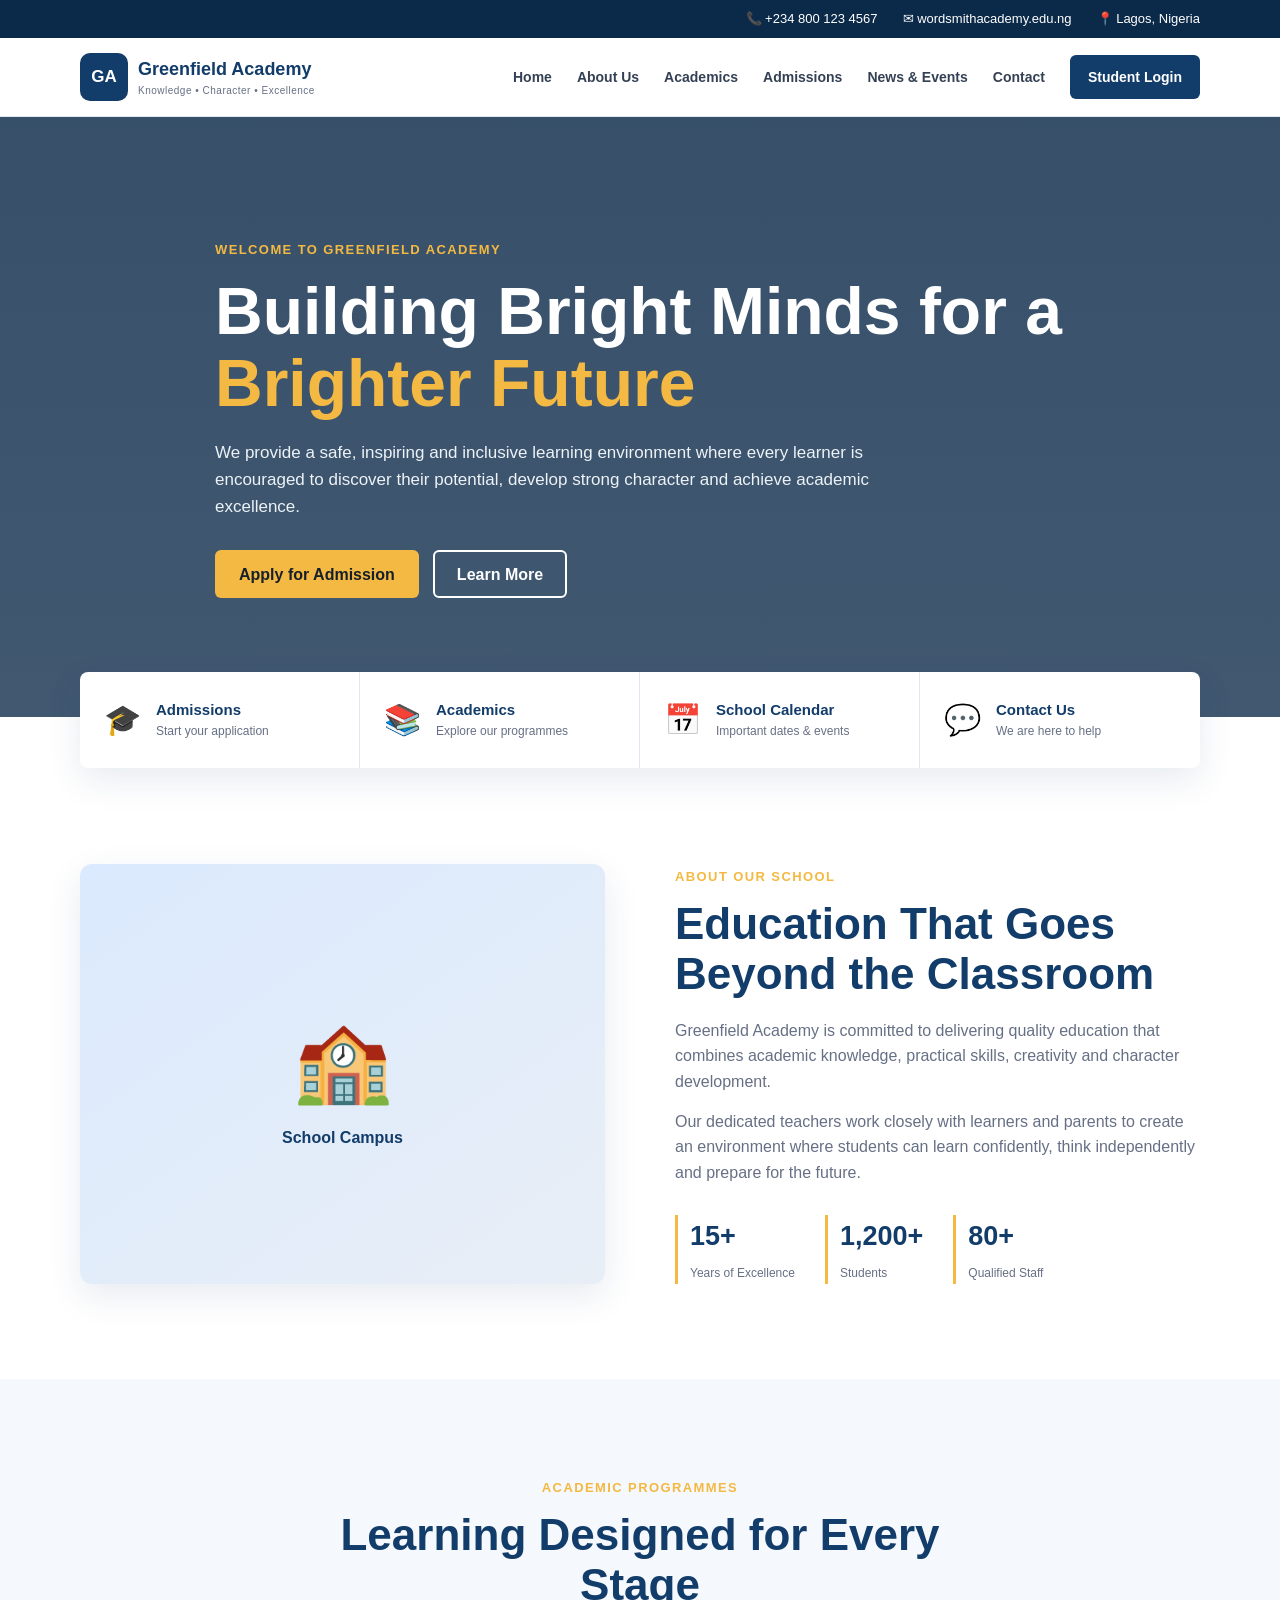
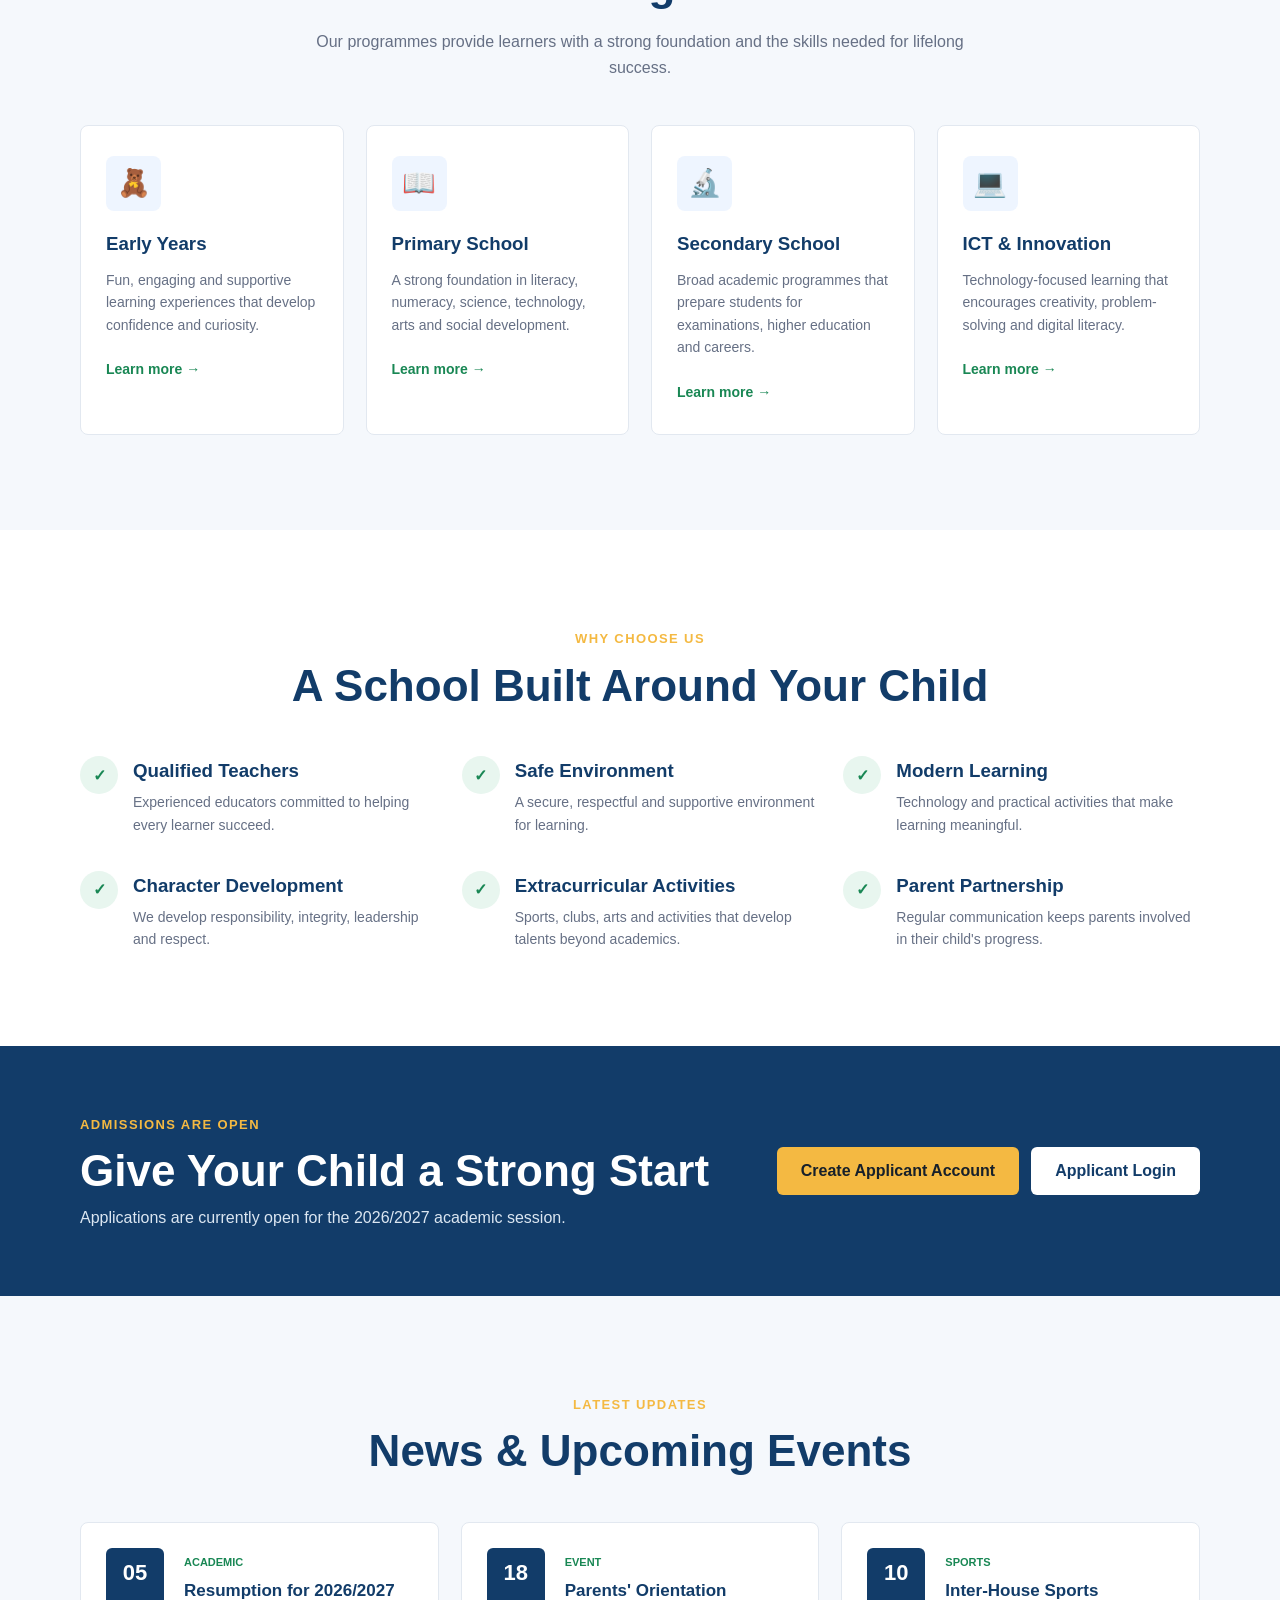
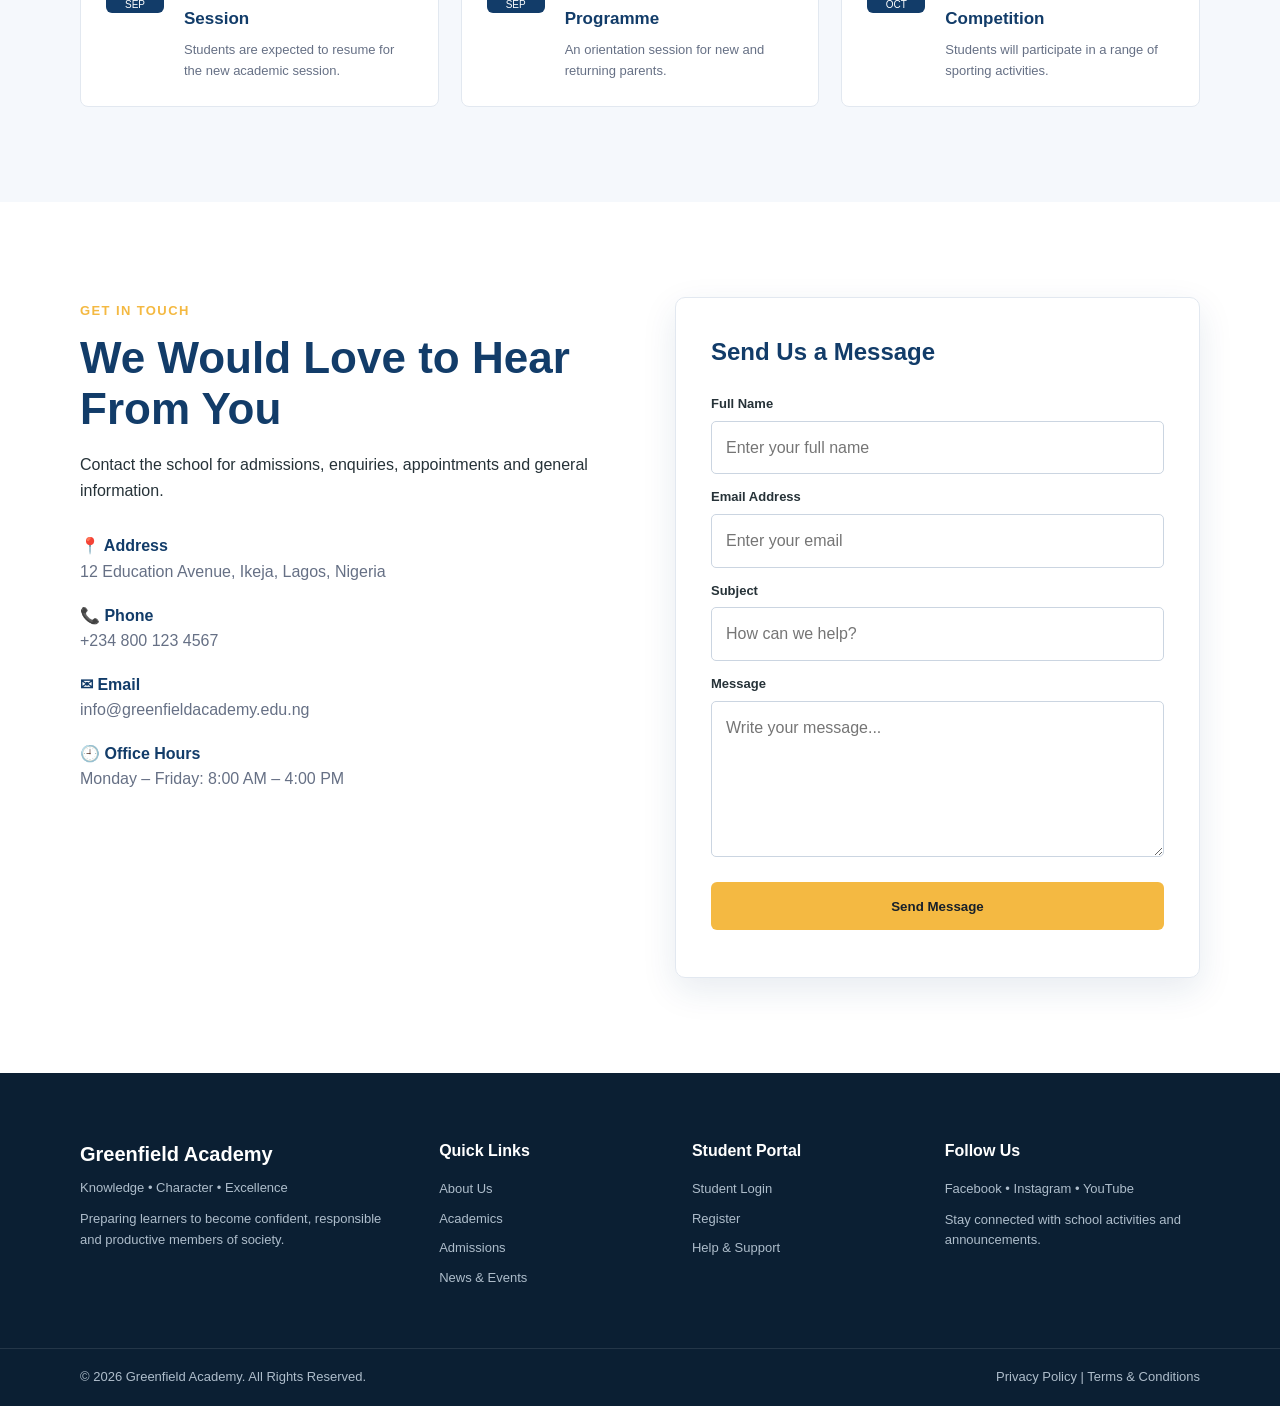
==== index.html @ 2edb76c2 "version1" ====
<!DOCTYPE html>
<html lang="en">

<head>
    <meta charset="UTF-8">
    <meta name="viewport" content="width=device-width, initial-scale=1.0">
    <meta name="description"
        content="Greenfield Academy - Quality education, character development and academic excellence.">
    <title>WordSmith Academy | Home</title>
    <link rel="stylesheet" href="style.css">
</head>

<body>

    <!-- Top Information Bar -->
    <div class="top-bar">
        <div class="container top-content">
            <span>📞 +234 800 123 4567</span>
            <span>✉ wordsmithacademy.edu.ng</span>
            <span>📍 Lagos, Nigeria</span>
        </div>
    </div>

    <!-- Header / Navigation -->
    <header class="header">
        <div class="container nav-container">
            <a href="#home" class="logo">
                <span class="logo-mark">GA</span>
                <span>
                    <strong>Greenfield Academy</strong>
                    <small>Knowledge • Character • Excellence</small>
                </span>
            </a>

            <button class="menu-toggle" id="menuToggle" aria-label="Open navigation">☰</button>

            <nav class="navbar" id="navbar">
                <a href="#home">Home</a>
                <a href="#about">About Us</a>
                <a href="#academics">Academics</a>
                <a href="#admissions">Admissions</a>
                <a href="#news">News & Events</a>
                <a href="#contact">Contact</a>
                <a href="login.html" class="nav-login">Student Login</a>
            </nav>
        </div>
    </header>

    <main>
        <!-- Hero -->
        <section class="hero" id="home">
            <div class="hero-overlay"></div>
            <div class="container hero-content">
                <span class="hero-tag">WELCOME TO GREENFIELD ACADEMY</span>
                <h1>Building Bright Minds for a <span>Brighter Future</span></h1>
                <p>
                    We provide a safe, inspiring and inclusive learning environment
                    where every learner is encouraged to discover their potential,
                    develop strong character and achieve academic excellence.
                </p>
                <div class="hero-buttons">
                    <a href="#admissions" class="btn btn-primary">Apply for Admission</a>
                    <a href="#about" class="btn btn-outline">Learn More</a>
                </div>
            </div>
        </section>

        <!-- Quick Services -->
        <section class="quick-links">
            <div class="container quick-grid">
                <a href="#admissions" class="quick-card">
                    <span>🎓</span>
                    <div>
                        <h3>Admissions</h3>
                        <p>Start your application</p>
                    </div>
                </a>
                <a href="#academics" class="quick-card">
                    <span>📚</span>
                    <div>
                        <h3>Academics</h3>
                        <p>Explore our programmes</p>
                    </div>
                </a>
                <a href="#news" class="quick-card">
                    <span>📅</span>
                    <div>
                        <h3>School Calendar</h3>
                        <p>Important dates & events</p>
                    </div>
                </a>
                <a href="#contact" class="quick-card">
                    <span>💬</span>
                    <div>
                        <h3>Contact Us</h3>
                        <p>We are here to help</p>
                    </div>
                </a>
            </div>
        </section>

        <!-- About -->
        <section class="section" id="about">
            <div class="container two-column">
                <div class="section-image">
                    <div class="image-placeholder">
                        <span>🏫</span>
                        <p>School Campus</p>
                    </div>
                </div>
                <div class="section-content">
                    <span class="section-label">ABOUT OUR SCHOOL</span>
                    <h2>Education That Goes Beyond the Classroom</h2>
                    <p>
                        Greenfield Academy is committed to delivering quality education
                        that combines academic knowledge, practical skills, creativity
                        and character development.
                    </p>
                    <p>
                        Our dedicated teachers work closely with learners and parents
                        to create an environment where students can learn confidently,
                        think independently and prepare for the future.
                    </p>

                    <div class="stats">
                        <div><strong>15+</strong><span>Years of Excellence</span></div>
                        <div><strong>1,200+</strong><span>Students</span></div>
                        <div><strong>80+</strong><span>Qualified Staff</span></div>
                    </div>
                </div>
            </div>
        </section>

        <!-- Academics -->
        <section class="section light-section" id="academics">
            <div class="container">
                <div class="section-heading">
                    <span class="section-label">ACADEMIC PROGRAMMES</span>
                    <h2>Learning Designed for Every Stage</h2>
                    <p>Our programmes provide learners with a strong foundation and the skills needed for lifelong
                        success.</p>
                </div>

                <div class="program-grid">
                    <article class="program-card">
                        <div class="program-icon">🧸</div>
                        <h3>Early Years</h3>
                        <p>Fun, engaging and supportive learning experiences that develop confidence and curiosity.</p>
                        <a href="#contact">Learn more →</a>
                    </article>

                    <article class="program-card">
                        <div class="program-icon">📖</div>
                        <h3>Primary School</h3>
                        <p>A strong foundation in literacy, numeracy, science, technology, arts and social development.
                        </p>
                        <a href="#contact">Learn more →</a>
                    </article>

                    <article class="program-card">
                        <div class="program-icon">🔬</div>
                        <h3>Secondary School</h3>
                        <p>Broad academic programmes that prepare students for examinations, higher education and
                            careers.</p>
                        <a href="#contact">Learn more →</a>
                    </article>

                    <article class="program-card">
                        <div class="program-icon">💻</div>
                        <h3>ICT & Innovation</h3>
                        <p>Technology-focused learning that encourages creativity, problem-solving and digital literacy.
                        </p>
                        <a href="#contact">Learn more →</a>
                    </article>
                </div>
            </div>
        </section>

        <!-- Why Choose Us -->
        <section class="section">
            <div class="container">
                <div class="section-heading">
                    <span class="section-label">WHY CHOOSE US</span>
                    <h2>A School Built Around Your Child</h2>
                </div>

                <div class="features-grid">
                    <div class="feature"><span>✓</span>
                        <div>
                            <h3>Qualified Teachers</h3>
                            <p>Experienced educators committed to helping every learner succeed.</p>
                        </div>
                    </div>
                    <div class="feature"><span>✓</span>
                        <div>
                            <h3>Safe Environment</h3>
                            <p>A secure, respectful and supportive environment for learning.</p>
                        </div>
                    </div>
                    <div class="feature"><span>✓</span>
                        <div>
                            <h3>Modern Learning</h3>
                            <p>Technology and practical activities that make learning meaningful.</p>
                        </div>
                    </div>
                    <div class="feature"><span>✓</span>
                        <div>
                            <h3>Character Development</h3>
                            <p>We develop responsibility, integrity, leadership and respect.</p>
                        </div>
                    </div>
                    <div class="feature"><span>✓</span>
                        <div>
                            <h3>Extracurricular Activities</h3>
                            <p>Sports, clubs, arts and activities that develop talents beyond academics.</p>
                        </div>
                    </div>
                    <div class="feature"><span>✓</span>
                        <div>
                            <h3>Parent Partnership</h3>
                            <p>Regular communication keeps parents involved in their child's progress.</p>
                        </div>
                    </div>
                </div>
            </div>
        </section>

        <!-- Admissions -->
        <section class="admission-section" id="admissions">
            <div class="container admission-content">
                <div>
                    <span class="section-label">ADMISSIONS ARE OPEN</span>
                    <h2>Give Your Child a Strong Start</h2>
                    <p>Applications are currently open for the 2026/2027 academic session.</p>
                </div>
                <div class="admission-actions">
                    <a href="register.html" class="btn btn-primary">Create Applicant Account</a>
                    <a href="login.html" class="btn btn-white">Applicant Login</a>
                </div>
            </div>
        </section>

        <!-- News -->
        <section class="section light-section" id="news">
            <div class="container">
                <div class="section-heading">
                    <span class="section-label">LATEST UPDATES</span>
                    <h2>News & Upcoming Events</h2>
                </div>

                <div class="news-grid">
                    <article class="news-card">
                        <div class="news-date"><strong>05</strong><span>SEP</span></div>
                        <div><span class="news-category">ACADEMIC</span>
                            <h3>Resumption for 2026/2027 Session</h3>
                            <p>Students are expected to resume for the new academic session.</p>
                        </div>
                    </article>
                    <article class="news-card">
                        <div class="news-date"><strong>18</strong><span>SEP</span></div>
                        <div><span class="news-category">EVENT</span>
                            <h3>Parents' Orientation Programme</h3>
                            <p>An orientation session for new and returning parents.</p>
                        </div>
                    </article>
                    <article class="news-card">
                        <div class="news-date"><strong>10</strong><span>OCT</span></div>
                        <div><span class="news-category">SPORTS</span>
                            <h3>Inter-House Sports Competition</h3>
                            <p>Students will participate in a range of sporting activities.</p>
                        </div>
                    </article>
                </div>
            </div>
        </section>

        <!-- Contact -->
        <section class="section" id="contact">
            <div class="container contact-grid">
                <div>
                    <span class="section-label">GET IN TOUCH</span>
                    <h2>We Would Love to Hear From You</h2>
                    <p>Contact the school for admissions, enquiries, appointments and general information.</p>
                    <div class="contact-details">
                        <p><strong>📍 Address</strong><br>12 Education Avenue, Ikeja, Lagos, Nigeria</p>
                        <p><strong>📞 Phone</strong><br>+234 800 123 4567</p>
                        <p><strong>✉ Email</strong><br>info@greenfieldacademy.edu.ng</p>
                        <p><strong>🕘 Office Hours</strong><br>Monday – Friday: 8:00 AM – 4:00 PM</p>
                    </div>
                </div>

                <form class="contact-form" id="contactForm">
                    <h3>Send Us a Message</h3>
                    <label for="name">Full Name</label>
                    <input type="text" id="name" name="name" placeholder="Enter your full name" required>

                    <label for="email">Email Address</label>
                    <input type="email" id="email" name="email" placeholder="Enter your email" required>

                    <label for="subject">Subject</label>
                    <input type="text" id="subject" name="subject" placeholder="How can we help?" required>

                    <label for="message">Message</label>
                    <textarea id="message" name="message" rows="5" placeholder="Write your message..."
                        required></textarea>

                    <button type="submit" class="btn btn-primary">Send Message</button>
                    <p id="formMessage" class="form-message"></p>
                </form>
            </div>
        </section>
    </main>

    <!-- Footer -->
    <footer class="footer">
        <div class="container footer-grid">
            <div>
                <div class="footer-logo">Greenfield Academy</div>
                <p>Knowledge • Character • Excellence</p>
                <p>Preparing learners to become confident, responsible and productive members of society.</p>
            </div>
            <div>
                <h3>Quick Links</h3>
                <a href="#about">About Us</a>
                <a href="#academics">Academics</a>
                <a href="#admissions">Admissions</a>
                <a href="#news">News & Events</a>
            </div>
            <div>
                <h3>Student Portal</h3>
                <a href="login.html">Student Login</a>
                <a href="register.html">Register</a>
                <a href="#contact">Help & Support</a>
            </div>
            <div>
                <h3>Follow Us</h3>
                <p>Facebook • Instagram • YouTube</p>
                <p>Stay connected with school activities and announcements.</p>
            </div>
        </div>
        <div class="footer-bottom">
            <div class="container">
                <p>© 2026 Greenfield Academy. All Rights Reserved.</p>
                <p>Privacy Policy | Terms & Conditions</p>
            </div>
        </div>
    </footer>

    <script>
        const menuToggle = document.getElementById("menuToggle");
        const navbar = document.getElementById("navbar");

        menuToggle.addEventListener("click", () => {
            navbar.classList.toggle("active");
        });

        document.querySelectorAll(".navbar a").forEach(link => {
            link.addEventListener("click", () => navbar.classList.remove("active"));
        });

        const contactForm = document.getElementById("contactForm");
        const formMessage = document.getElementById("formMessage");

        contactForm.addEventListener("submit", function (event) {
            event.preventDefault();
            formMessage.textContent = "Thank you! Your message has been received. We will get back to you shortly.";
            contactForm.reset();
        });
    </script>
</body>

</html>
---- style.css ----
/* ================================
   WORDSMITH ACADEMY SCHOOL WEBSITE
   ================================ */

:root {
    --primary: #123c69;
    --primary-dark: #0b2948;
    --secondary: #f4b942;
    --accent: #198754;
    --light: #f5f8fc;
    --white: #ffffff;
    --text: #263238;
    --muted: #667085;
    --border: #e2e8f0;
    --shadow: 0 12px 35px rgba(18, 60, 105, 0.10);
}

* {
    margin: 0;
    padding: 0;
    box-sizing: border-box;
}

html {
    scroll-behavior: smooth;
}

body {
    font-family: Arial, Helvetica, sans-serif;
    color: var(--text);
    background: var(--white);
    line-height: 1.6;
}

a {
    text-decoration: none;
    color: inherit;
}

.container {
    width: min(1120px, 92%);
    margin: auto;
}

/* Top Bar */
.top-bar {
    background: var(--primary-dark);
    color: #fff;
    font-size: 13px;
}

.top-content {
    min-height: 38px;
    display: flex;
    justify-content: flex-end;
    align-items: center;
    gap: 25px;
}

/* Header */
.header {
    background: #fff;
    border-bottom: 1px solid var(--border);
    position: sticky;
    top: 0;
    z-index: 1000;
}

.nav-container {
    min-height: 78px;
    display: flex;
    align-items: center;
    justify-content: space-between;
}

.logo {
    display: flex;
    align-items: center;
    gap: 10px;
    color: var(--primary);
}

.logo-mark {
    width: 48px;
    height: 48px;
    border-radius: 10px;
    background: var(--primary);
    color: #fff;
    display: grid;
    place-items: center;
    font-size: 17px;
    font-weight: 800;
}

.logo strong {
    display: block;
    font-size: 18px;
}

.logo small {
    display: block;
    font-size: 10px;
    color: var(--muted);
    letter-spacing: .5px;
}

.navbar {
    display: flex;
    align-items: center;
    gap: 25px;
}

.navbar a {
    font-size: 14px;
    font-weight: 600;
    color: #344054;
    transition: .25s;
}

.navbar a:hover {
    color: var(--primary);
}

.nav-login {
    background: var(--primary);
    color: #fff !important;
    padding: 11px 18px;
    border-radius: 6px;
}

.menu-toggle {
    display: none;
    border: 0;
    background: transparent;
    font-size: 28px;
    cursor: pointer;
}

/* Hero */
.hero {
    min-height: 600px;
    position: relative;
    display: flex;
    align-items: center;
    background:
        linear-gradient(rgba(11, 41, 72, .82), rgba(11, 41, 72, .78)),
        url("images/school-campus.jpg") center/cover no-repeat;
    color: #fff;
}

.hero-overlay {
    position: absolute;
    inset: 0;
}

.hero-content {
    position: relative;
    max-width: 850px;
    padding: 90px 0;
}

.hero-tag,
.section-label {
    color: var(--secondary);
    font-weight: 800;
    font-size: 13px;
    letter-spacing: 1.4px;
}

.hero h1 {
    font-size: clamp(38px, 6vw, 66px);
    line-height: 1.08;
    margin: 15px 0 20px;
}

.hero h1 span {
    color: var(--secondary);
}

.hero p {
    max-width: 700px;
    font-size: 17px;
    color: #edf2f7;
}

.hero-buttons {
    display: flex;
    gap: 14px;
    margin-top: 30px;
}

/* Buttons */
.btn {
    display: inline-flex;
    justify-content: center;
    align-items: center;
    min-height: 48px;
    padding: 0 22px;
    border-radius: 6px;
    border: 2px solid transparent;
    font-weight: 700;
    cursor: pointer;
    transition: .25s;
}

.btn-primary {
    background: var(--secondary);
    color: #17202a;
}

.btn-primary:hover {
    transform: translateY(-2px);
    filter: brightness(.95);
}

.btn-outline {
    border-color: #fff;
    color: #fff;
}

.btn-outline:hover {
    background: #fff;
    color: var(--primary);
}

.btn-white {
    background: #fff;
    color: var(--primary);
}

/* Quick Links */
.quick-links {
    position: relative;
    margin-top: -45px;
    z-index: 5;
}

.quick-grid {
    display: grid;
    grid-template-columns: repeat(4, 1fr);
    background: #fff;
    box-shadow: var(--shadow);
    border-radius: 8px;
    overflow: hidden;
}

.quick-card {
    padding: 24px;
    display: flex;
    gap: 15px;
    align-items: center;
    border-right: 1px solid var(--border);
}

.quick-card:last-child {
    border-right: 0;
}

.quick-card>span {
    font-size: 30px;
}

.quick-card h3 {
    font-size: 15px;
    color: var(--primary);
}

.quick-card p {
    color: var(--muted);
    font-size: 12px;
}

/* Sections */
.section {
    padding: 95px 0;
}

.light-section {
    background: var(--light);
}

.two-column {
    display: grid;
    grid-template-columns: 1fr 1fr;
    gap: 70px;
    align-items: center;
}

.section-image {
    min-height: 420px;
}

.image-placeholder {
    height: 100%;
    min-height: 420px;
    border-radius: 12px;
    background: linear-gradient(145deg, #dbeafe, #e8eef6);
    display: grid;
    place-items: center;
    align-content: center;
    color: var(--primary);
    box-shadow: var(--shadow);
}

.image-placeholder span {
    font-size: 80px;
}

.image-placeholder p {
    font-weight: 700;
}

.section-content h2,
.section-heading h2,
.admission-content h2,
.contact-grid h2 {
    color: var(--primary);
    font-size: clamp(30px, 4vw, 44px);
    line-height: 1.15;
    margin: 10px 0 18px;
}

.section-content p {
    color: var(--muted);
    margin-bottom: 14px;
}

.stats {
    display: flex;
    gap: 30px;
    margin-top: 30px;
}

.stats div {
    border-left: 3px solid var(--secondary);
    padding-left: 12px;
}

.stats strong {
    display: block;
    font-size: 27px;
    color: var(--primary);
}

.stats span {
    color: var(--muted);
    font-size: 12px;
}

/* Section heading */
.section-heading {
    text-align: center;
    max-width: 700px;
    margin: 0 auto 45px;
}

.section-heading p {
    color: var(--muted);
}

/* Programs */
.program-grid {
    display: grid;
    grid-template-columns: repeat(4, 1fr);
    gap: 22px;
}

.program-card {
    background: #fff;
    padding: 30px 25px;
    border: 1px solid var(--border);
    border-radius: 8px;
    transition: .25s;
}

.program-card:hover {
    transform: translateY(-6px);
    box-shadow: var(--shadow);
}

.program-icon {
    width: 55px;
    height: 55px;
    display: grid;
    place-items: center;
    background: #eef5ff;
    border-radius: 8px;
    font-size: 27px;
    margin-bottom: 18px;
}

.program-card h3 {
    color: var(--primary);
    margin-bottom: 10px;
}

.program-card p {
    color: var(--muted);
    font-size: 14px;
    margin-bottom: 20px;
}

.program-card a {
    color: var(--accent);
    font-weight: 700;
    font-size: 14px;
}

/* Features */
.features-grid {
    display: grid;
    grid-template-columns: repeat(3, 1fr);
    gap: 35px 25px;
}

.feature {
    display: flex;
    gap: 15px;
}

.feature>span {
    flex: 0 0 38px;
    width: 38px;
    height: 38px;
    border-radius: 50%;
    background: #e8f6ef;
    color: var(--accent);
    display: grid;
    place-items: center;
    font-weight: bold;
}

.feature h3 {
    color: var(--primary);
    margin-bottom: 5px;
}

.feature p {
    color: var(--muted);
    font-size: 14px;
}

/* Admissions */
.admission-section {
    background: var(--primary);
    color: #fff;
    padding: 65px 0;
}

.admission-content {
    display: flex;
    justify-content: space-between;
    align-items: center;
    gap: 35px;
}

.admission-content h2 {
    color: #fff;
    margin-bottom: 8px;
}

.admission-content p {
    color: #dce7f2;
}

.admission-actions {
    display: flex;
    gap: 12px;
    flex-shrink: 0;
}

/* News */
.news-grid {
    display: grid;
    grid-template-columns: repeat(3, 1fr);
    gap: 22px;
}

.news-card {
    background: #fff;
    padding: 25px;
    border: 1px solid var(--border);
    border-radius: 8px;
    display: flex;
    gap: 20px;
}

.news-date {
    min-width: 58px;
    height: 65px;
    text-align: center;
    background: var(--primary);
    color: #fff;
    border-radius: 6px;
    padding-top: 7px;
}

.news-date strong {
    display: block;
    font-size: 22px;
}

.news-date span {
    font-size: 10px;
}

.news-category {
    color: var(--accent);
    font-size: 11px;
    font-weight: 800;
}

.news-card h3 {
    color: var(--primary);
    font-size: 17px;
    margin: 4px 0 8px;
}

.news-card p {
    color: var(--muted);
    font-size: 13px;
}

/* Contact */
.contact-grid {
    display: grid;
    grid-template-columns: 1fr 1fr;
    gap: 70px;
    align-items: start;
}

.contact-details {
    margin-top: 30px;
}

.contact-details p {
    margin-bottom: 18px;
    color: var(--muted);
}

.contact-details strong {
    color: var(--primary);
}

.contact-form {
    padding: 35px;
    border: 1px solid var(--border);
    border-radius: 10px;
    box-shadow: var(--shadow);
}

.contact-form h3 {
    color: var(--primary);
    font-size: 24px;
    margin-bottom: 22px;
}

.contact-form label {
    display: block;
    margin: 13px 0 6px;
    font-weight: 700;
    font-size: 13px;
}

.contact-form input,
.contact-form textarea {
    width: 100%;
    border: 1px solid #cbd5e1;
    border-radius: 5px;
    padding: 13px 14px;
    font: inherit;
    outline: none;
}

.contact-form input:focus,
.contact-form textarea:focus {
    border-color: var(--primary);
    box-shadow: 0 0 0 3px rgba(18, 60, 105, .08);
}

.contact-form textarea {
    resize: vertical;
}

.contact-form .btn {
    margin-top: 18px;
    width: 100%;
}

.form-message {
    margin-top: 12px;
    color: var(--accent);
    font-size: 13px;
}

/* Footer */
.footer {
    background: #0b1f33;
    color: #dbe5ef;
    padding-top: 65px;
}

.footer-grid {
    display: grid;
    grid-template-columns: 1.5fr 1fr 1fr 1.2fr;
    gap: 40px;
    padding-bottom: 50px;
}

.footer-logo {
    color: #fff;
    font-size: 20px;
    font-weight: 800;
    margin-bottom: 8px;
}

.footer h3 {
    color: #fff;
    margin-bottom: 15px;
    font-size: 16px;
}

.footer p {
    color: #aebdcb;
    font-size: 13px;
    margin-bottom: 10px;
}

.footer a {
    display: block;
    color: #aebdcb;
    font-size: 13px;
    margin-bottom: 9px;
}

.footer a:hover {
    color: #fff;
}

.footer-bottom {
    border-top: 1px solid rgba(255, 255, 255, .1);
    padding: 18px 0;
}

.footer-bottom .container {
    display: flex;
    justify-content: space-between;
    gap: 20px;
}

.footer-bottom p {
    margin: 0;
}

/* Responsive */
@media (max-width: 1000px) {
    .navbar {
        gap: 14px;
    }

    .program-grid {
        grid-template-columns: repeat(2, 1fr);
    }

    .quick-grid {
        grid-template-columns: repeat(2, 1fr);
    }

    .quick-card:nth-child(2) {
        border-right: 0;
    }

    .quick-card:nth-child(-n+2) {
        border-bottom: 1px solid var(--border);
    }

    .features-grid {
        grid-template-columns: repeat(2, 1fr);
    }

    .footer-grid {
        grid-template-columns: repeat(2, 1fr);
    }
}

@media (max-width: 760px) {
    .top-content {
        justify-content: center;
        flex-wrap: wrap;
        gap: 8px 18px;
        padding: 8px 0;
    }

    .nav-container {
        min-height: 68px;
    }

    .menu-toggle {
        display: block;
        color: var(--primary);
    }

    .navbar {
        position: absolute;
        top: 68px;
        left: 0;
        right: 0;
        background: #fff;
        border-top: 1px solid var(--border);
        padding: 15px 4%;
        display: none;
        flex-direction: column;
        align-items: stretch;
        box-shadow: 0 10px 20px rgba(0, 0, 0, .08);
    }

    .navbar.active {
        display: flex;
    }

    .navbar a {
        padding: 10px 0;
    }

    .nav-login {
        text-align: center;
    }

    .hero {
        min-height: 540px;
    }

    .hero-content {
        padding: 70px 0;
    }

    .hero-buttons,
    .admission-actions {
        flex-direction: column;
    }

    .quick-links {
        margin-top: -25px;
    }

    .two-column,
    .contact-grid {
        grid-template-columns: 1fr;
        gap: 45px;
    }

    .section {
        padding: 70px 0;
    }

    .stats {
        flex-wrap: wrap;
    }

    .admission-content {
        flex-direction: column;
        align-items: flex-start;
    }

    .news-grid {
        grid-template-columns: 1fr;
    }
}

@media (max-width: 520px) {
    .logo strong {
        font-size: 15px;
    }

    .logo small {
        font-size: 8px;
    }

    .logo-mark {
        width: 42px;
        height: 42px;
    }

    .quick-grid,
    .program-grid,
    .features-grid,
    .footer-grid {
        grid-template-columns: 1fr;
    }

    .quick-card {
        border-right: 0;
        border-bottom: 1px solid var(--border);
    }

    .quick-card:last-child {
        border-bottom: 0;
    }

    .section-image,
    .image-placeholder {
        min-height: 300px;
    }

    .contact-form {
        padding: 24px;
    }

    .footer-bottom .container {
        flex-direction: column;
    }
}
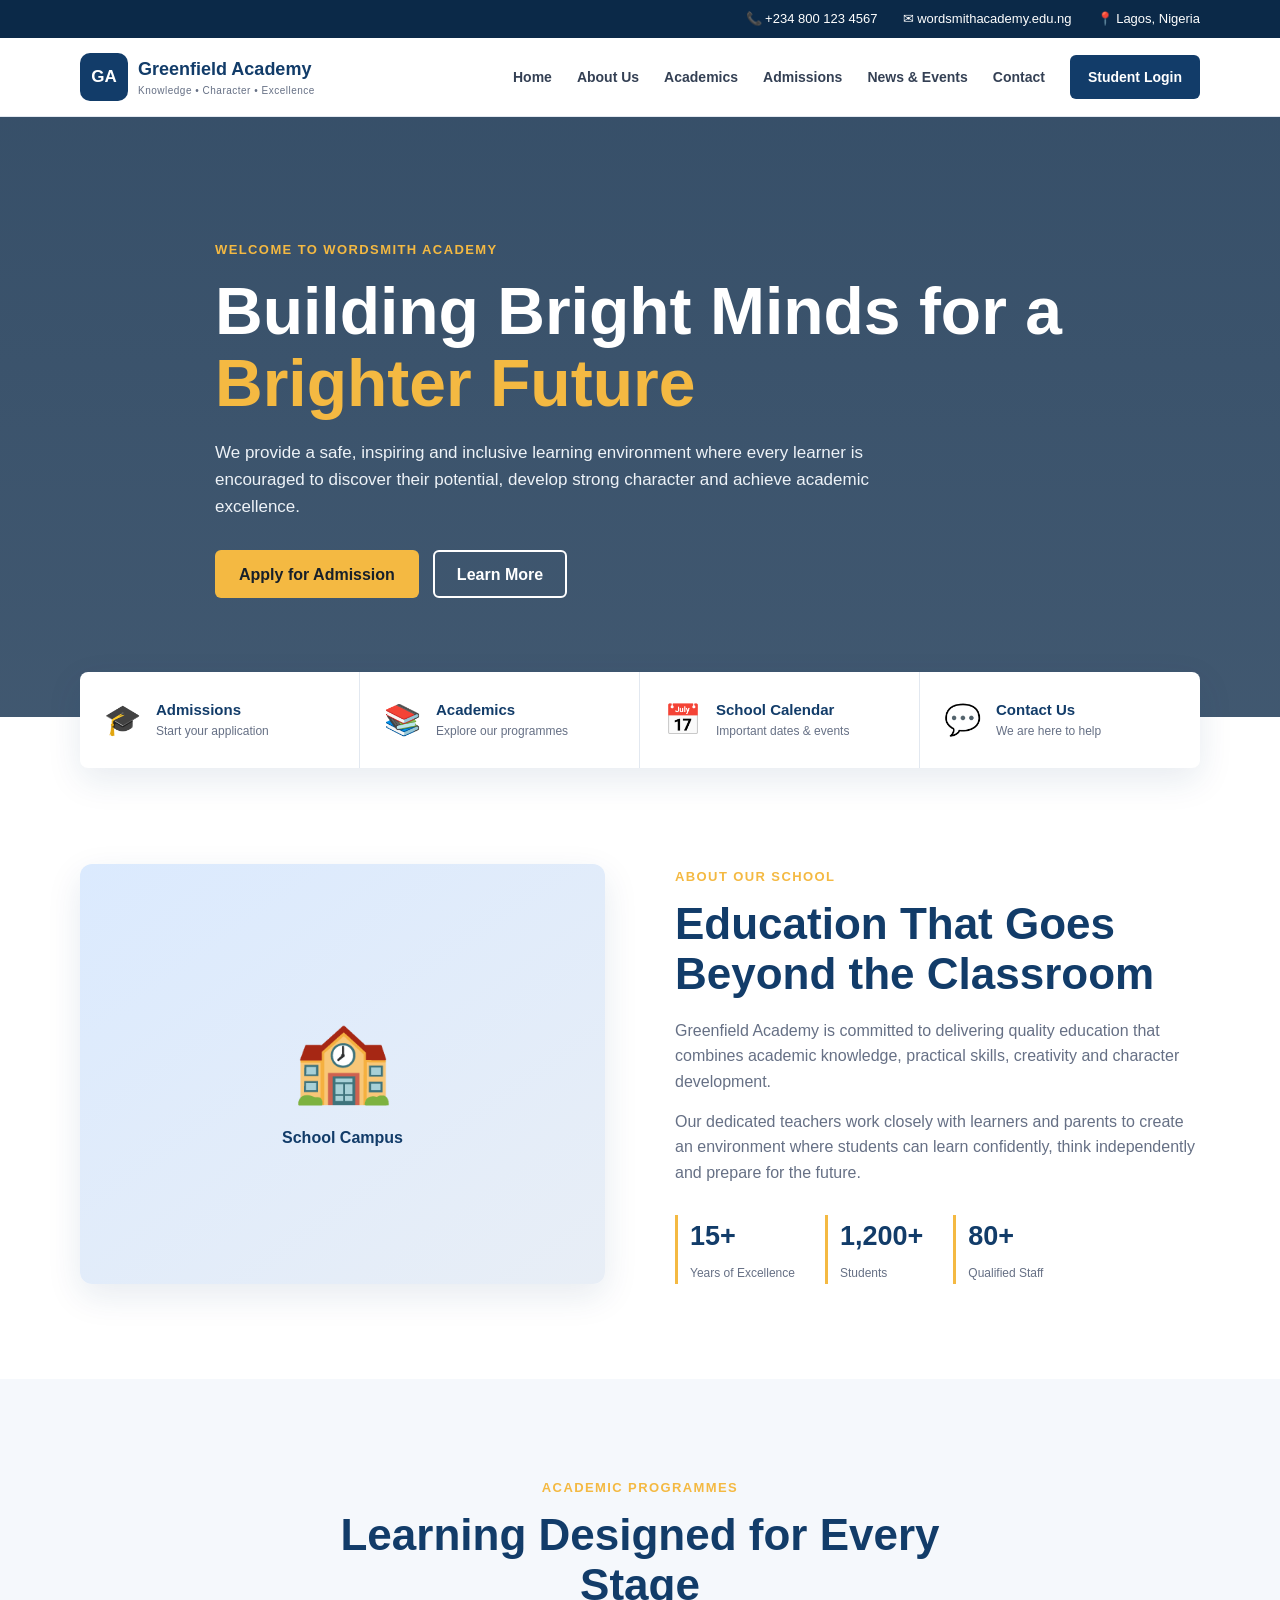
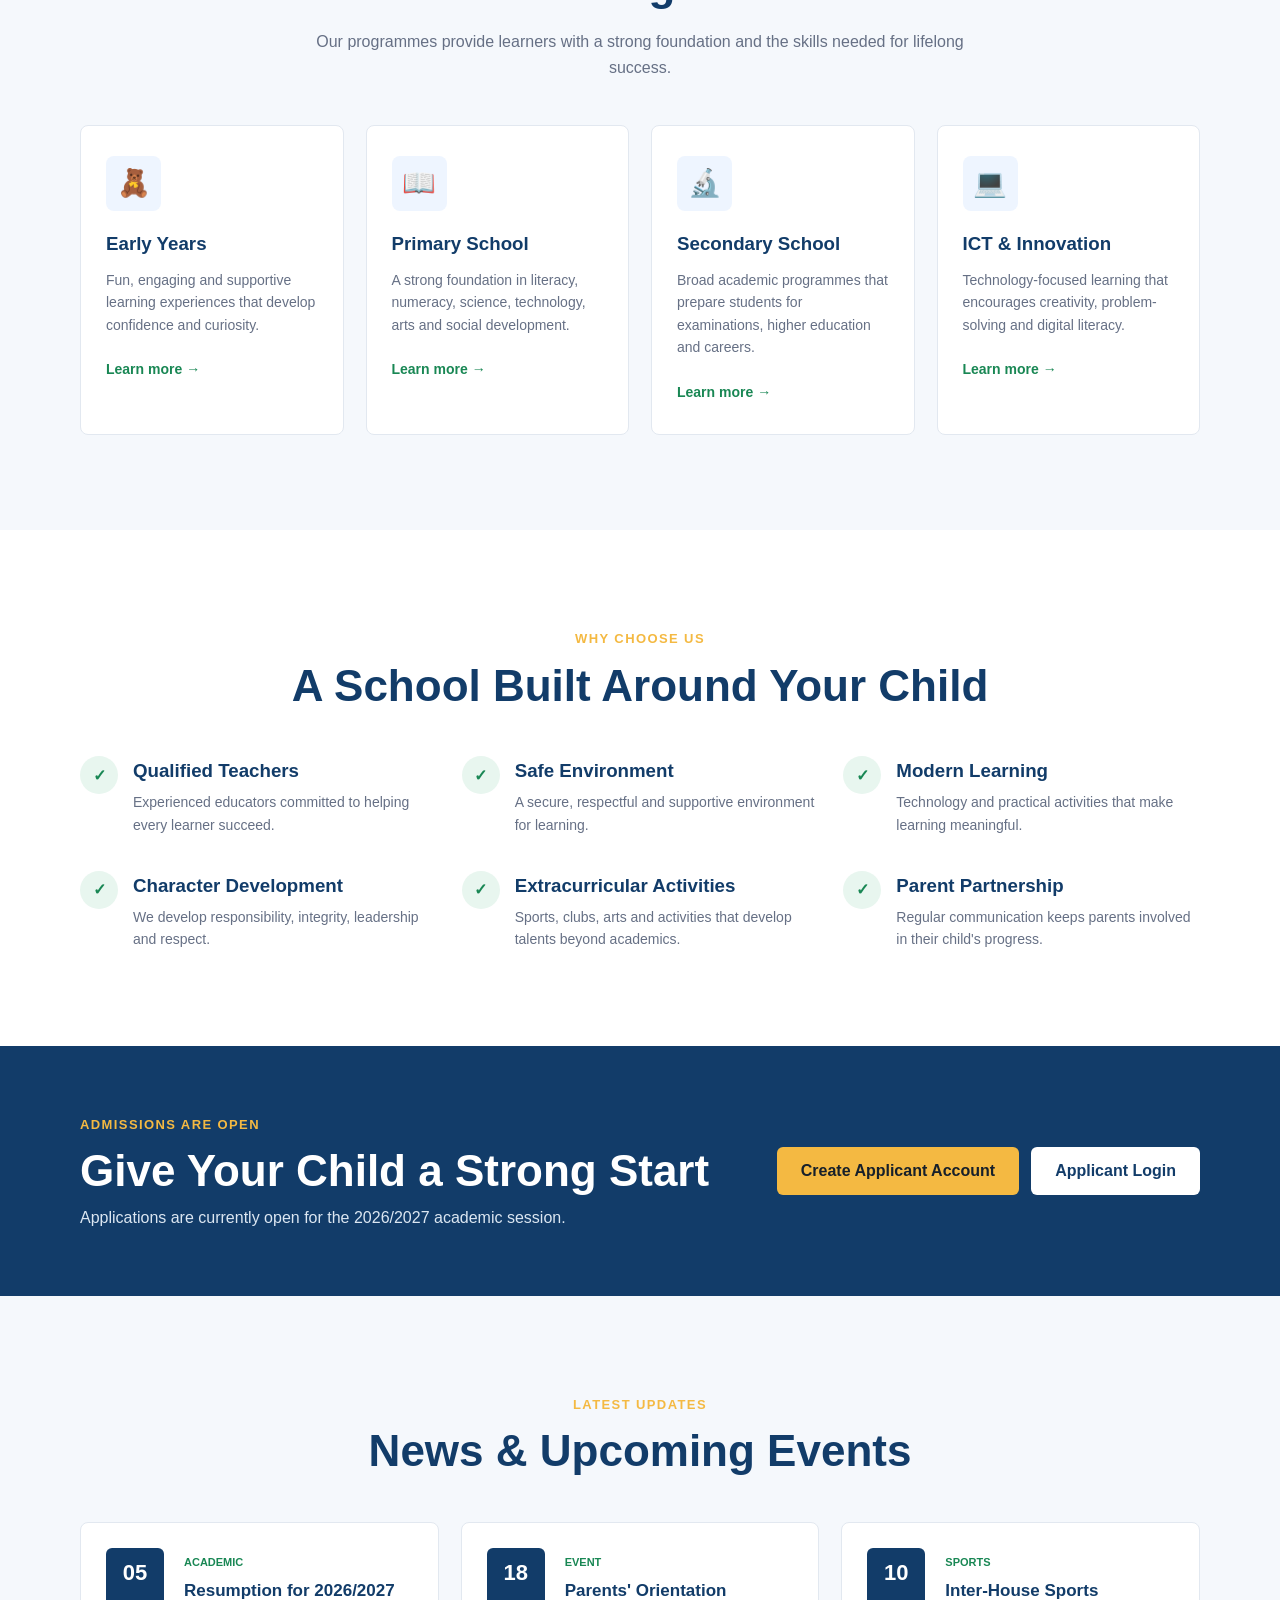
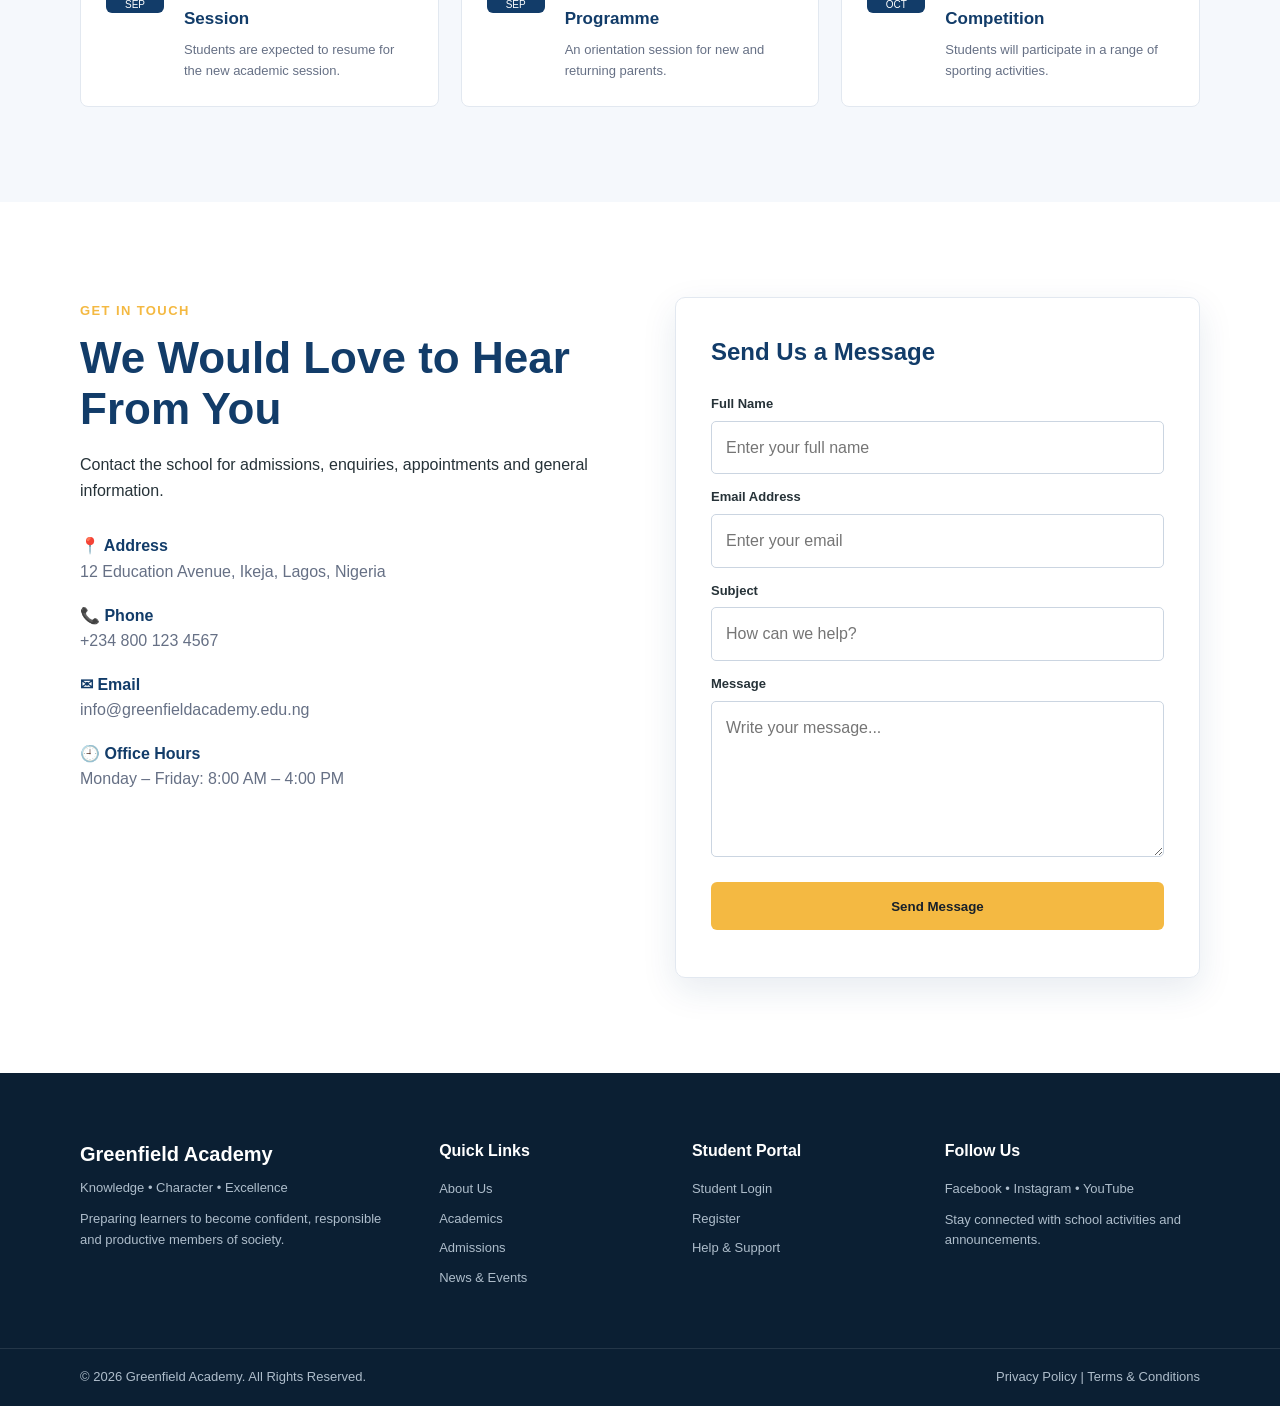
==== commit 688f0432: "version2" ====
--- a/index.html
+++ b/index.html
@@ -5,7 +5,7 @@
     <meta charset="UTF-8">
     <meta name="viewport" content="width=device-width, initial-scale=1.0">
     <meta name="description"
-        content="Greenfield Academy - Quality education, character development and academic excellence.">
+        content="WordSmith Academy - Quality education, character development and academic excellence.">
     <title>WordSmith Academy | Home</title>
     <link rel="stylesheet" href="style.css">
 </head>
@@ -51,7 +51,7 @@
         <section class="hero" id="home">
             <div class="hero-overlay"></div>
             <div class="container hero-content">
-                <span class="hero-tag">WELCOME TO GREENFIELD ACADEMY</span>
+                <span class="hero-tag">WELCOME TO WORDSMITH ACADEMY</span>
                 <h1>Building Bright Minds for a <span>Brighter Future</span></h1>
                 <p>
                     We provide a safe, inspiring and inclusive learning environment
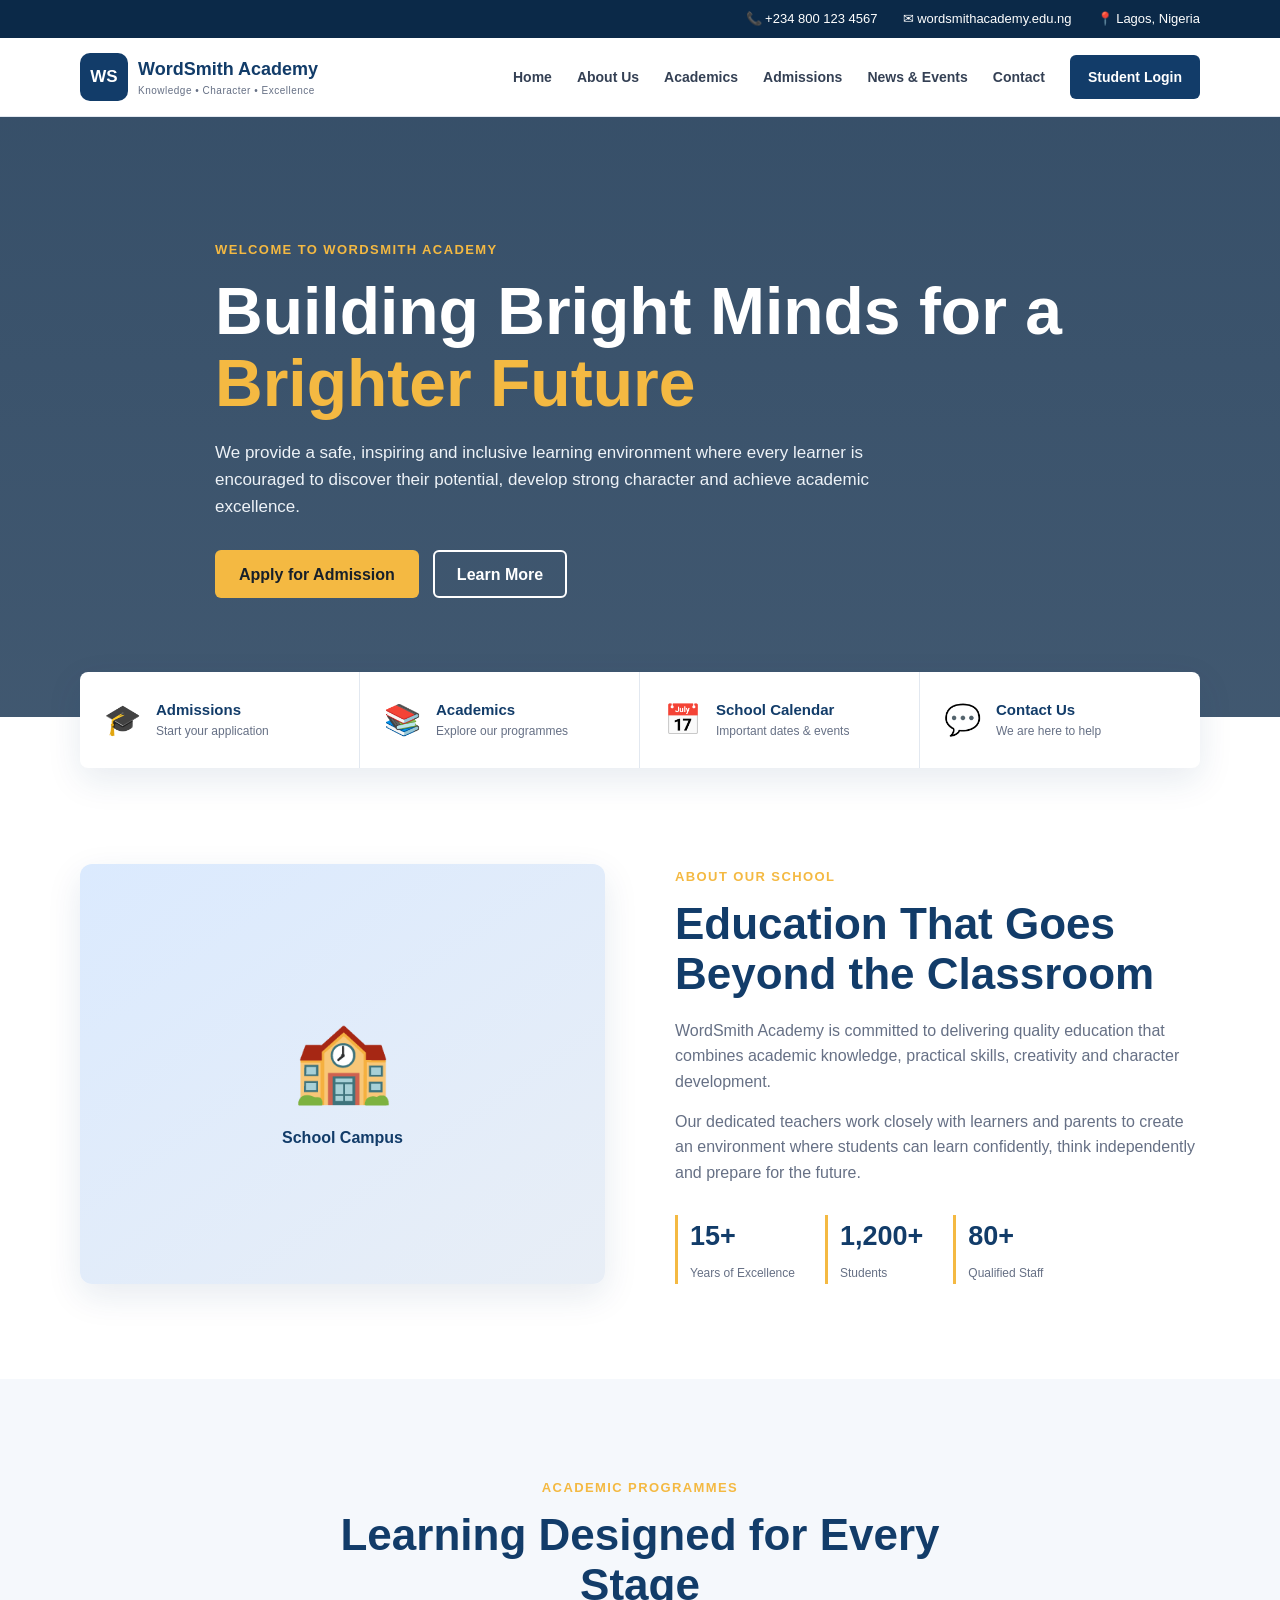
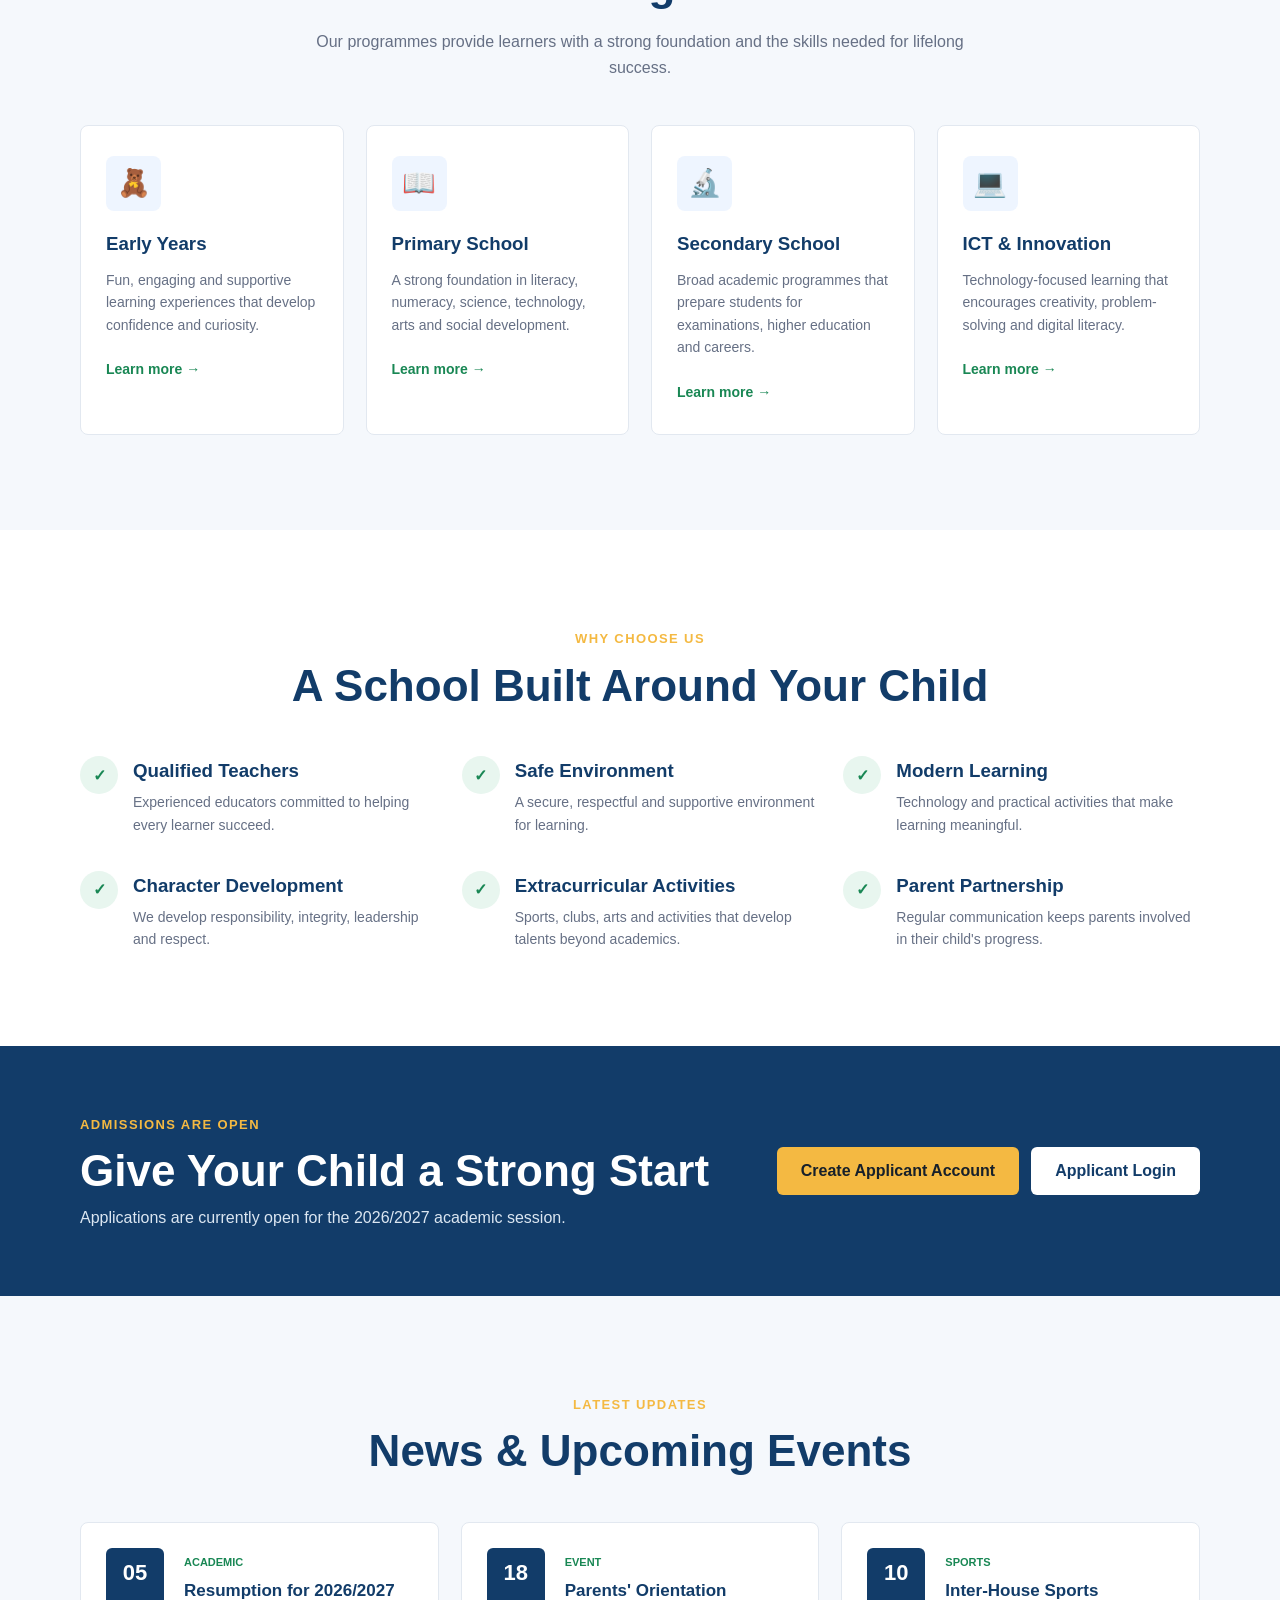
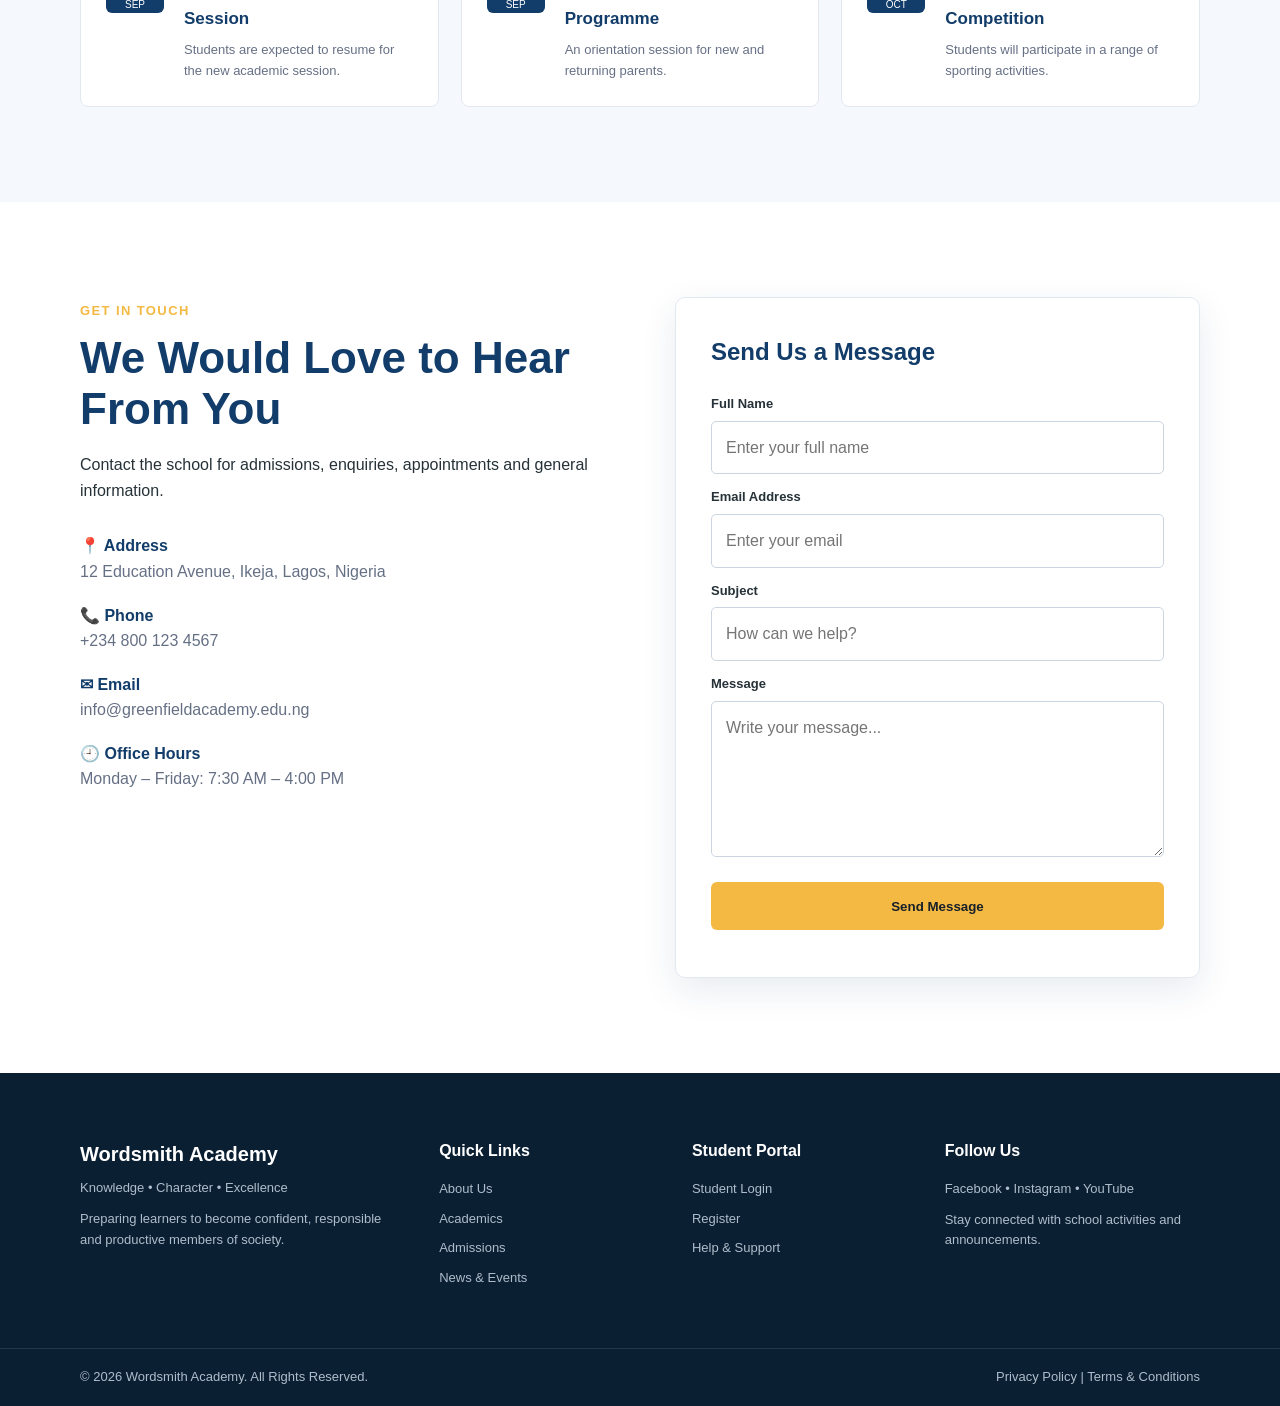
==== commit ffc3e306: "version11" ====
--- a/index.html
+++ b/index.html
@@ -25,9 +25,9 @@
     <header class="header">
         <div class="container nav-container">
             <a href="#home" class="logo">
-                <span class="logo-mark">GA</span>
+                <span class="logo-mark">WS</span>
                 <span>
-                    <strong>Greenfield Academy</strong>
+                    <strong>WordSmith Academy</strong>
                     <small>Knowledge • Character • Excellence</small>
                 </span>
             </a>
@@ -112,7 +112,7 @@
                     <span class="section-label">ABOUT OUR SCHOOL</span>
                     <h2>Education That Goes Beyond the Classroom</h2>
                     <p>
-                        Greenfield Academy is committed to delivering quality education
+                        WordSmith Academy is committed to delivering quality education
                         that combines academic knowledge, practical skills, creativity
                         and character development.
                     </p>
@@ -285,7 +285,7 @@
                         <p><strong>📍 Address</strong><br>12 Education Avenue, Ikeja, Lagos, Nigeria</p>
                         <p><strong>📞 Phone</strong><br>+234 800 123 4567</p>
                         <p><strong>✉ Email</strong><br>info@greenfieldacademy.edu.ng</p>
-                        <p><strong>🕘 Office Hours</strong><br>Monday – Friday: 8:00 AM – 4:00 PM</p>
+                        <p><strong>🕘 Office Hours</strong><br>Monday – Friday: 7:30 AM – 4:00 PM</p>
                     </div>
                 </div>
 
@@ -315,7 +315,7 @@
     <footer class="footer">
         <div class="container footer-grid">
             <div>
-                <div class="footer-logo">Greenfield Academy</div>
+                <div class="footer-logo">Wordsmith Academy</div>
                 <p>Knowledge • Character • Excellence</p>
                 <p>Preparing learners to become confident, responsible and productive members of society.</p>
             </div>
@@ -340,7 +340,7 @@
         </div>
         <div class="footer-bottom">
             <div class="container">
-                <p>© 2026 Greenfield Academy. All Rights Reserved.</p>
+                <p>© 2026 Wordsmith Academy. All Rights Reserved.</p>
                 <p>Privacy Policy | Terms & Conditions</p>
             </div>
         </div>
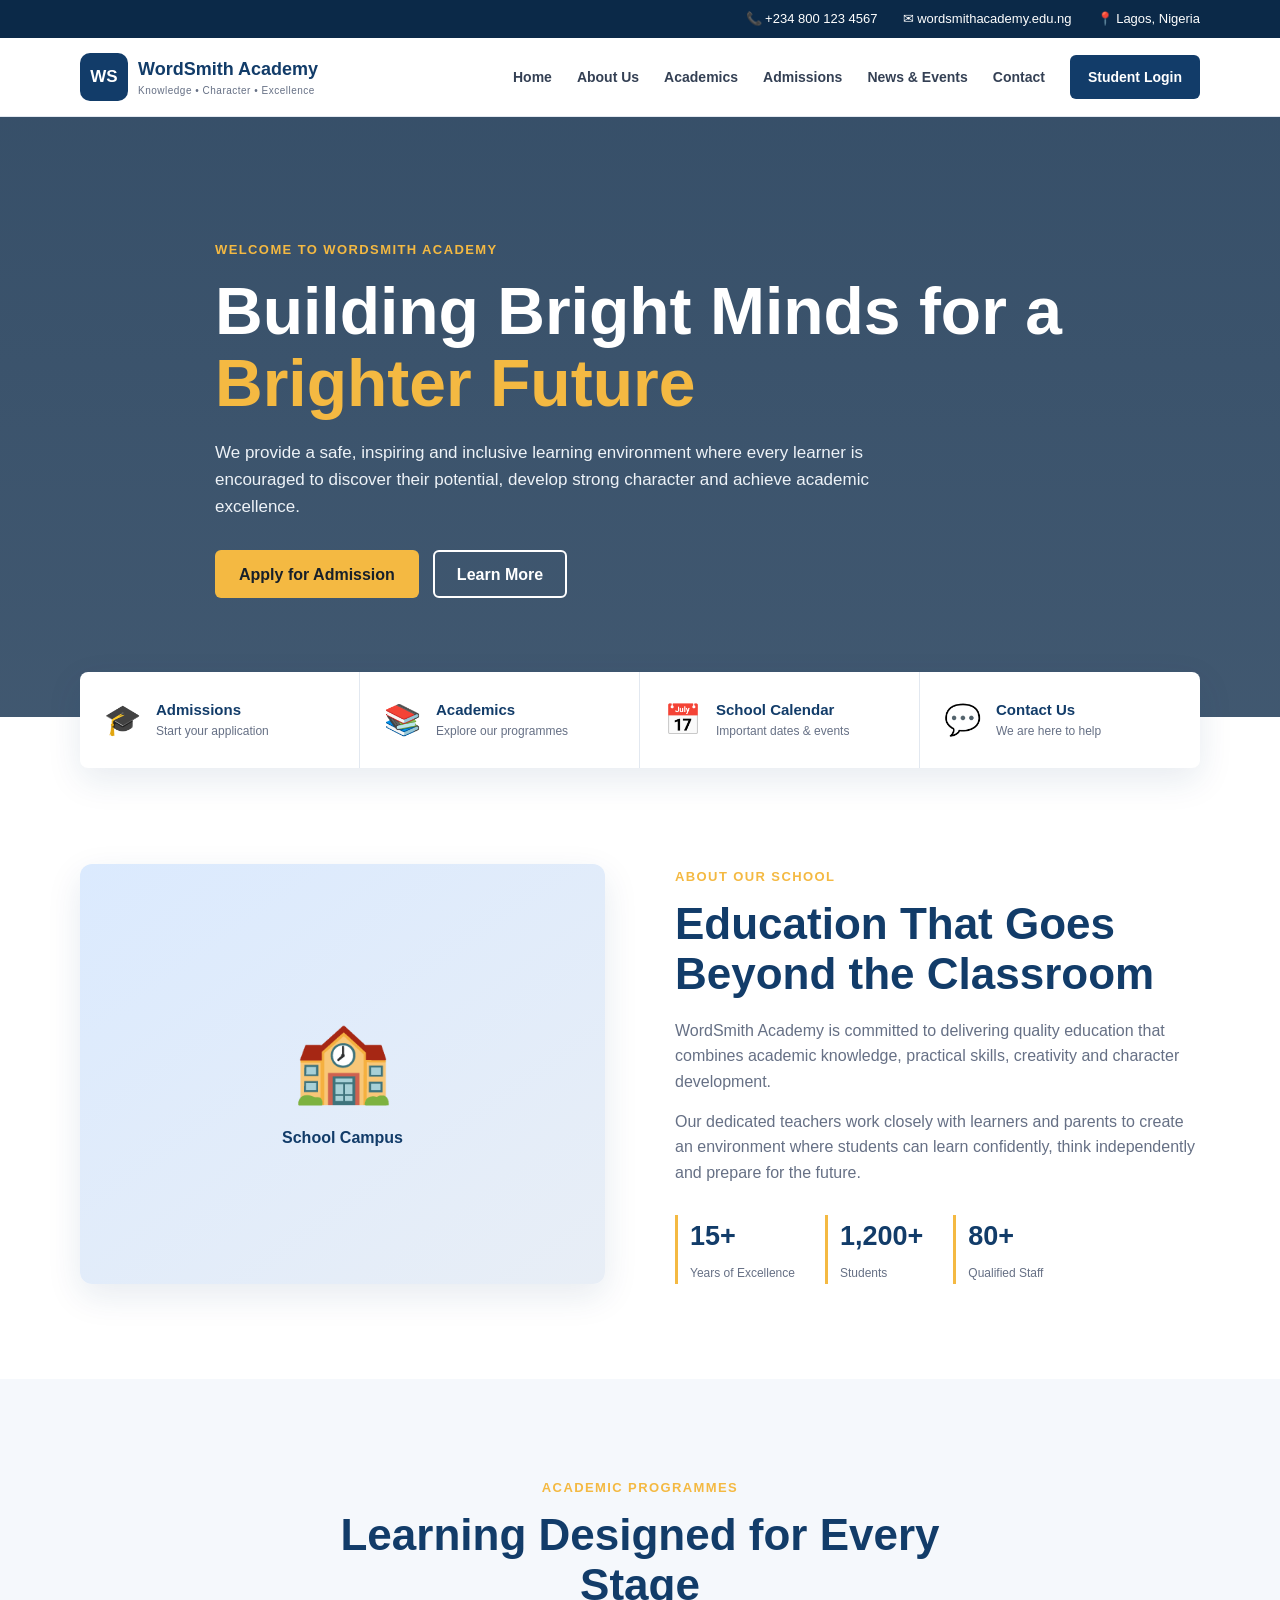
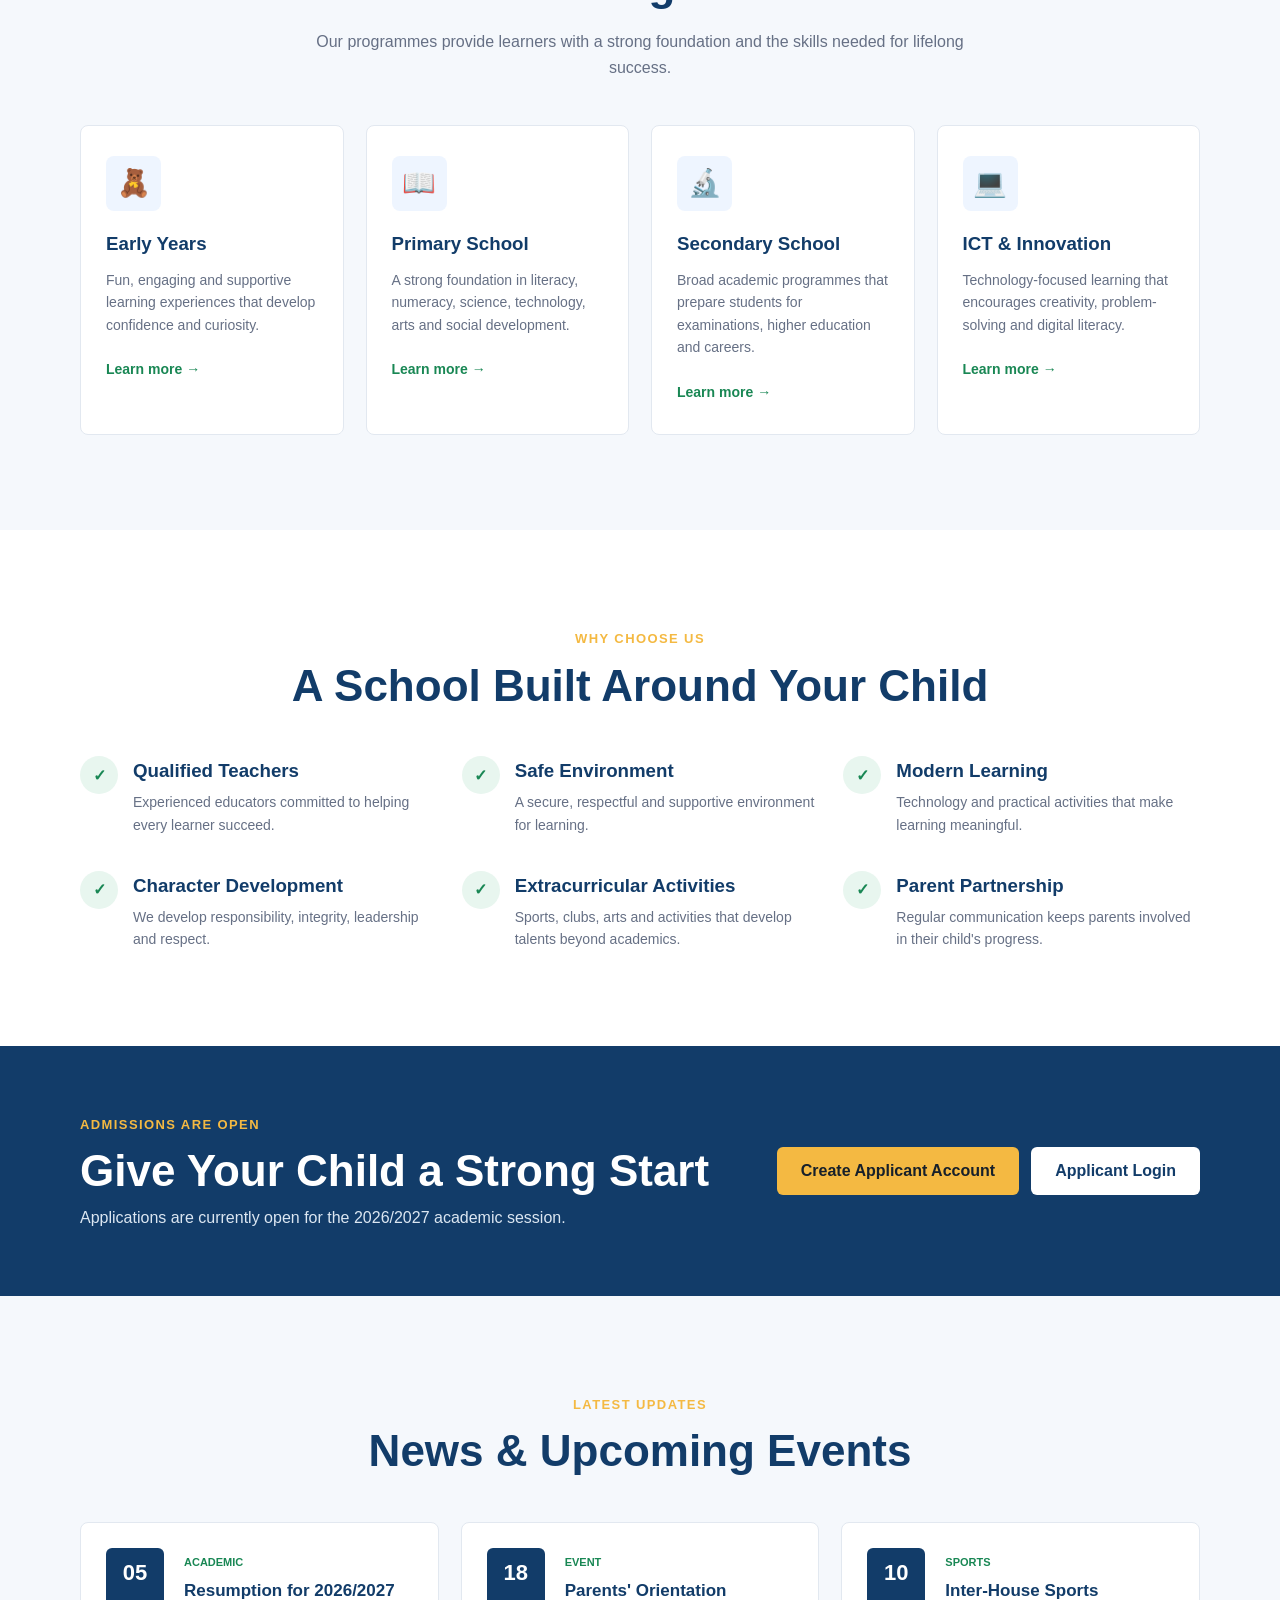
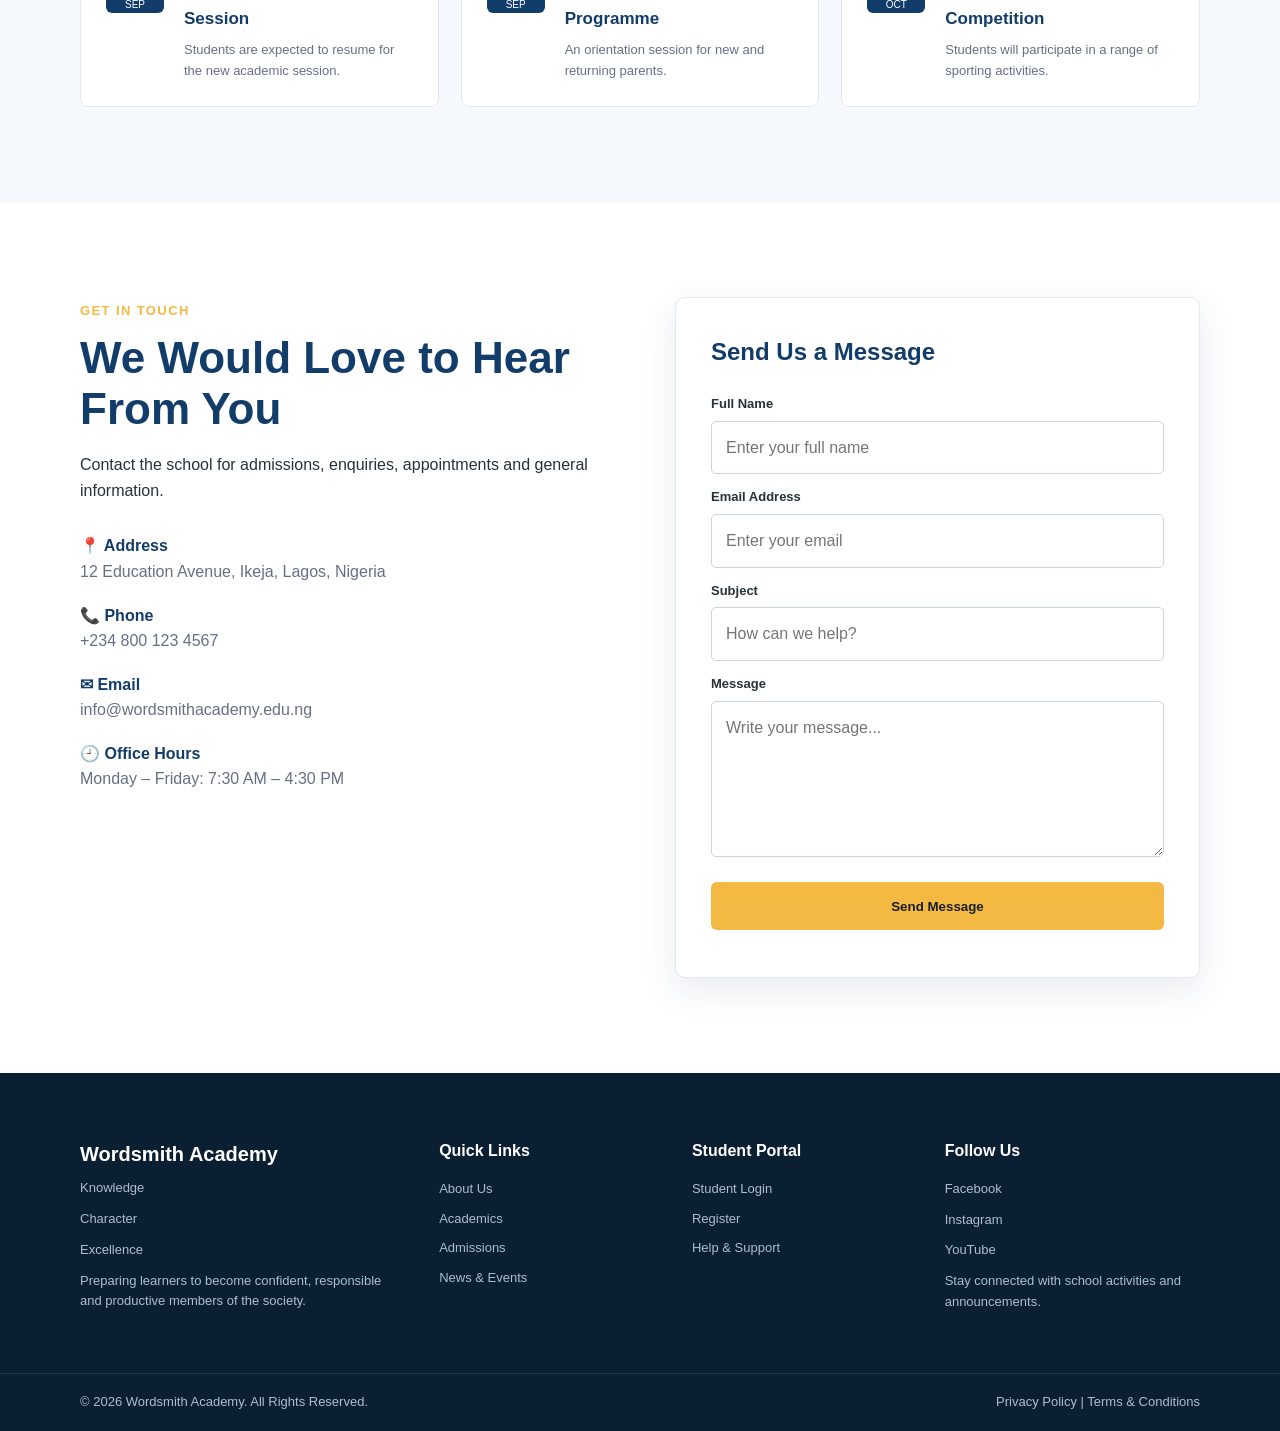
==== commit c265295f: "corrected address" ====
--- a/index.html
+++ b/index.html
@@ -284,8 +284,8 @@
                     <div class="contact-details">
                         <p><strong>📍 Address</strong><br>12 Education Avenue, Ikeja, Lagos, Nigeria</p>
                         <p><strong>📞 Phone</strong><br>+234 800 123 4567</p>
-                        <p><strong>✉ Email</strong><br>info@greenfieldacademy.edu.ng</p>
-                        <p><strong>🕘 Office Hours</strong><br>Monday – Friday: 7:30 AM – 4:00 PM</p>
+                        <p><strong>✉ Email</strong><br>info@wordsmithacademy.edu.ng</p>
+                        <p><strong>🕘 Office Hours</strong><br>Monday – Friday: 7:30 AM – 4:30 PM</p>
                     </div>
                 </div>
 
@@ -316,8 +316,8 @@
         <div class="container footer-grid">
             <div>
                 <div class="footer-logo">Wordsmith Academy</div>
-                <p>Knowledge • Character • Excellence</p>
-                <p>Preparing learners to become confident, responsible and productive members of society.</p>
+                <p>Knowledge </p>  <p>Character</p> <p> Excellence</p>
+                <p>Preparing learners to become confident, responsible and productive members of the society.</p>
             </div>
             <div>
                 <h3>Quick Links</h3>
@@ -334,7 +334,7 @@
             </div>
             <div>
                 <h3>Follow Us</h3>
-                <p>Facebook • Instagram • YouTube</p>
+                <p>Facebook</p>  <p>Instagram</p> <p>YouTube</p>
                 <p>Stay connected with school activities and announcements.</p>
             </div>
         </div>
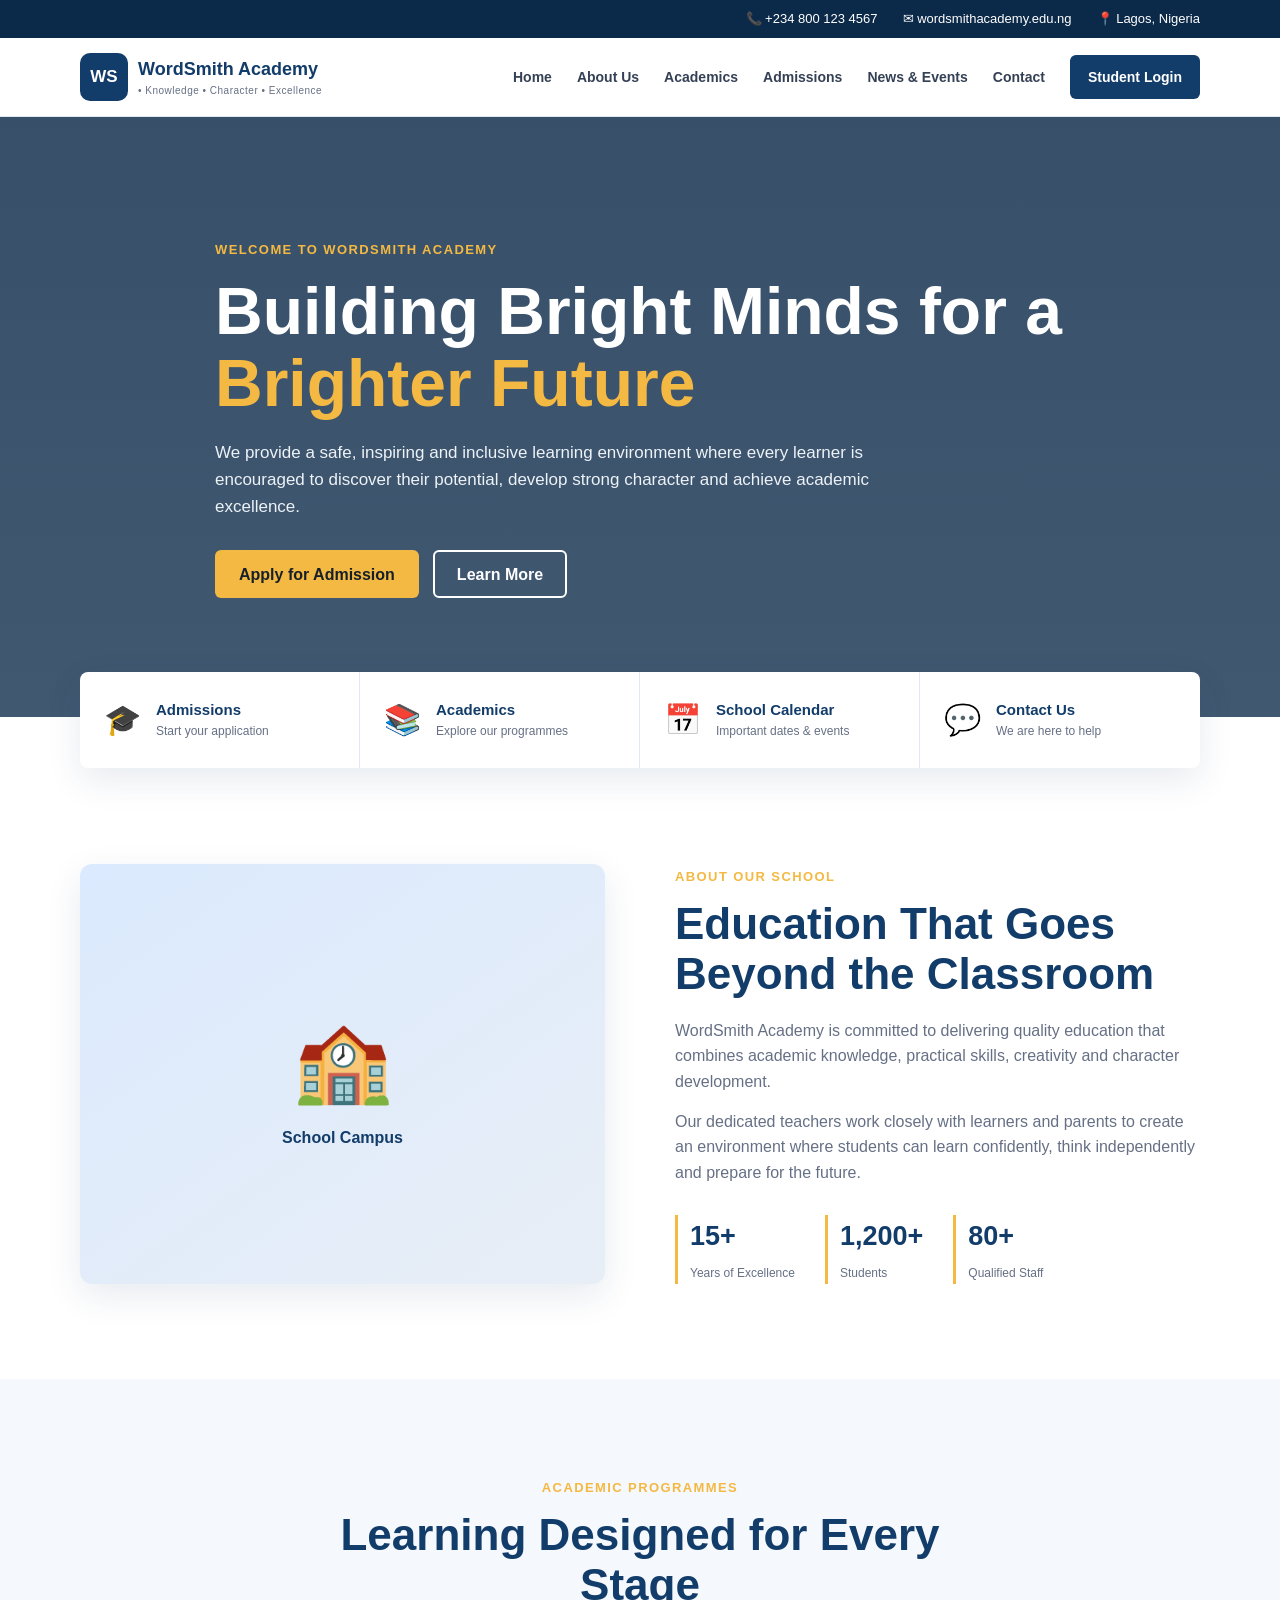
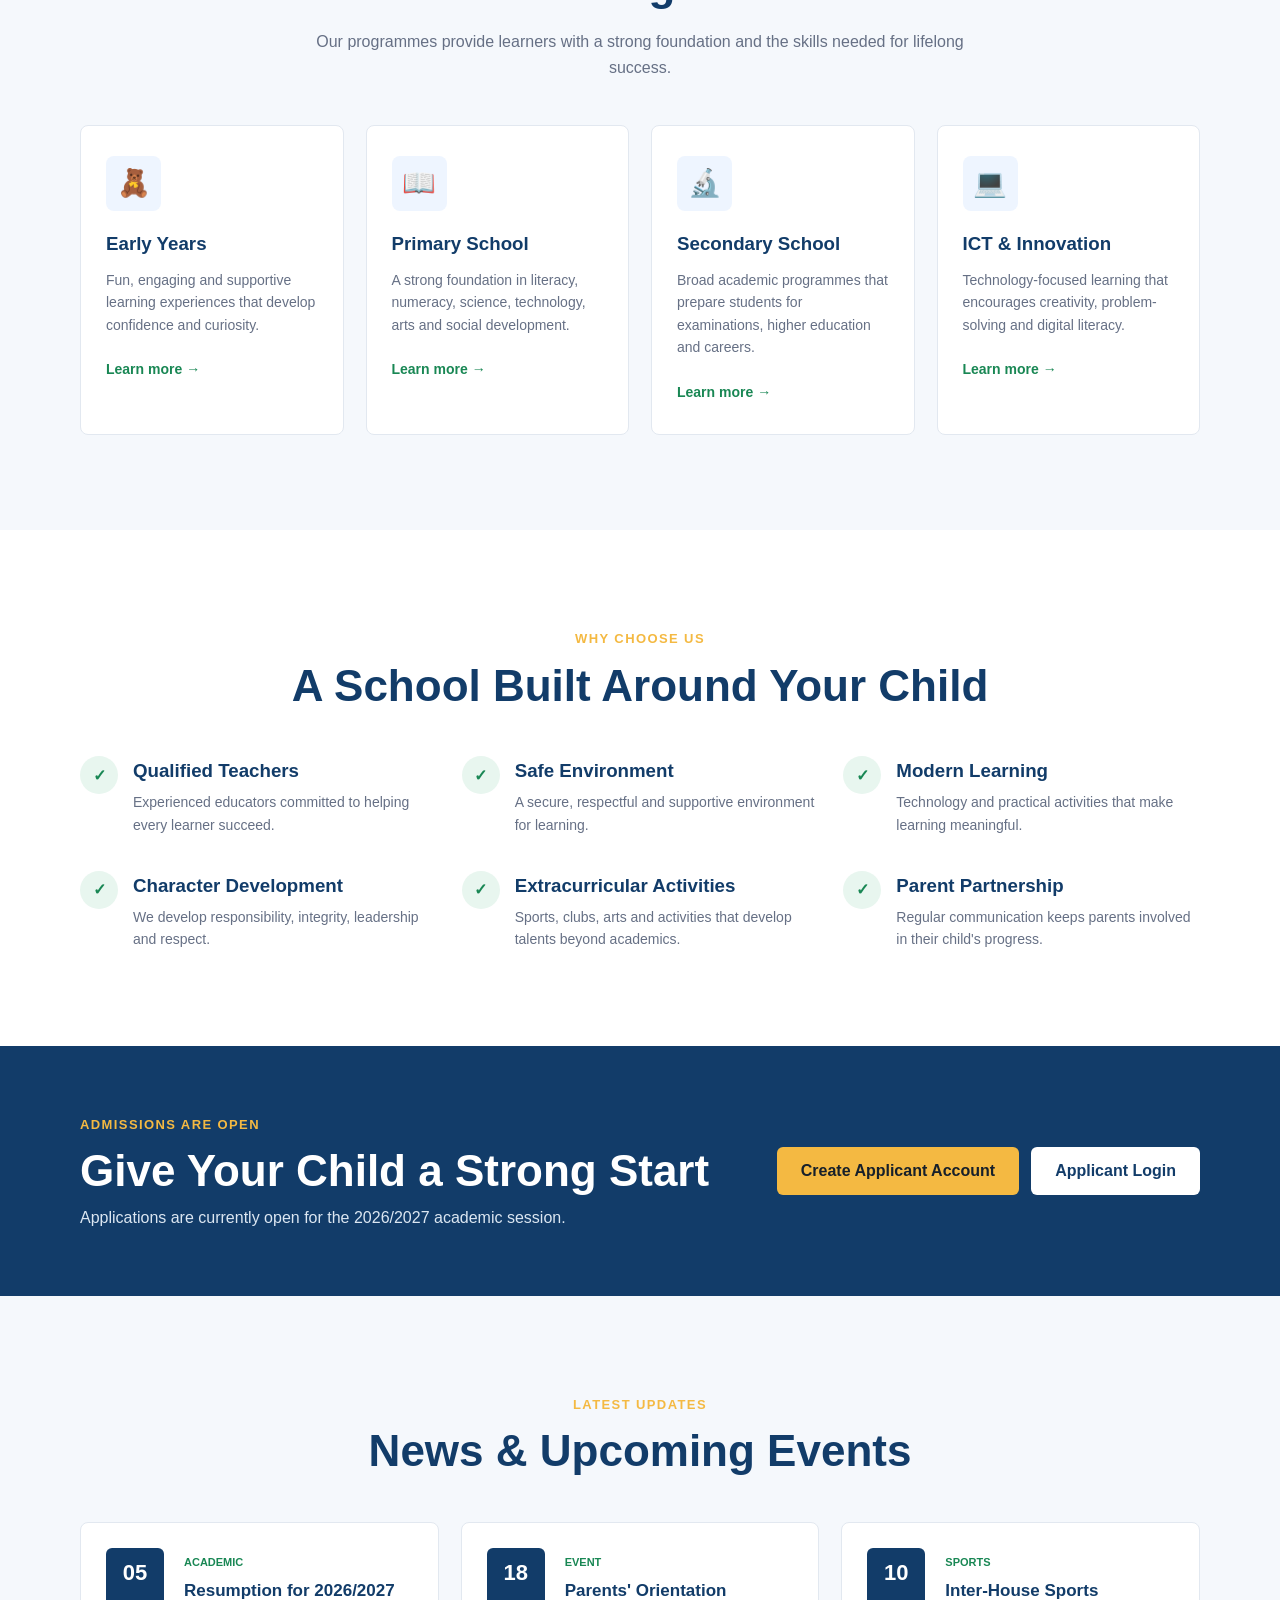
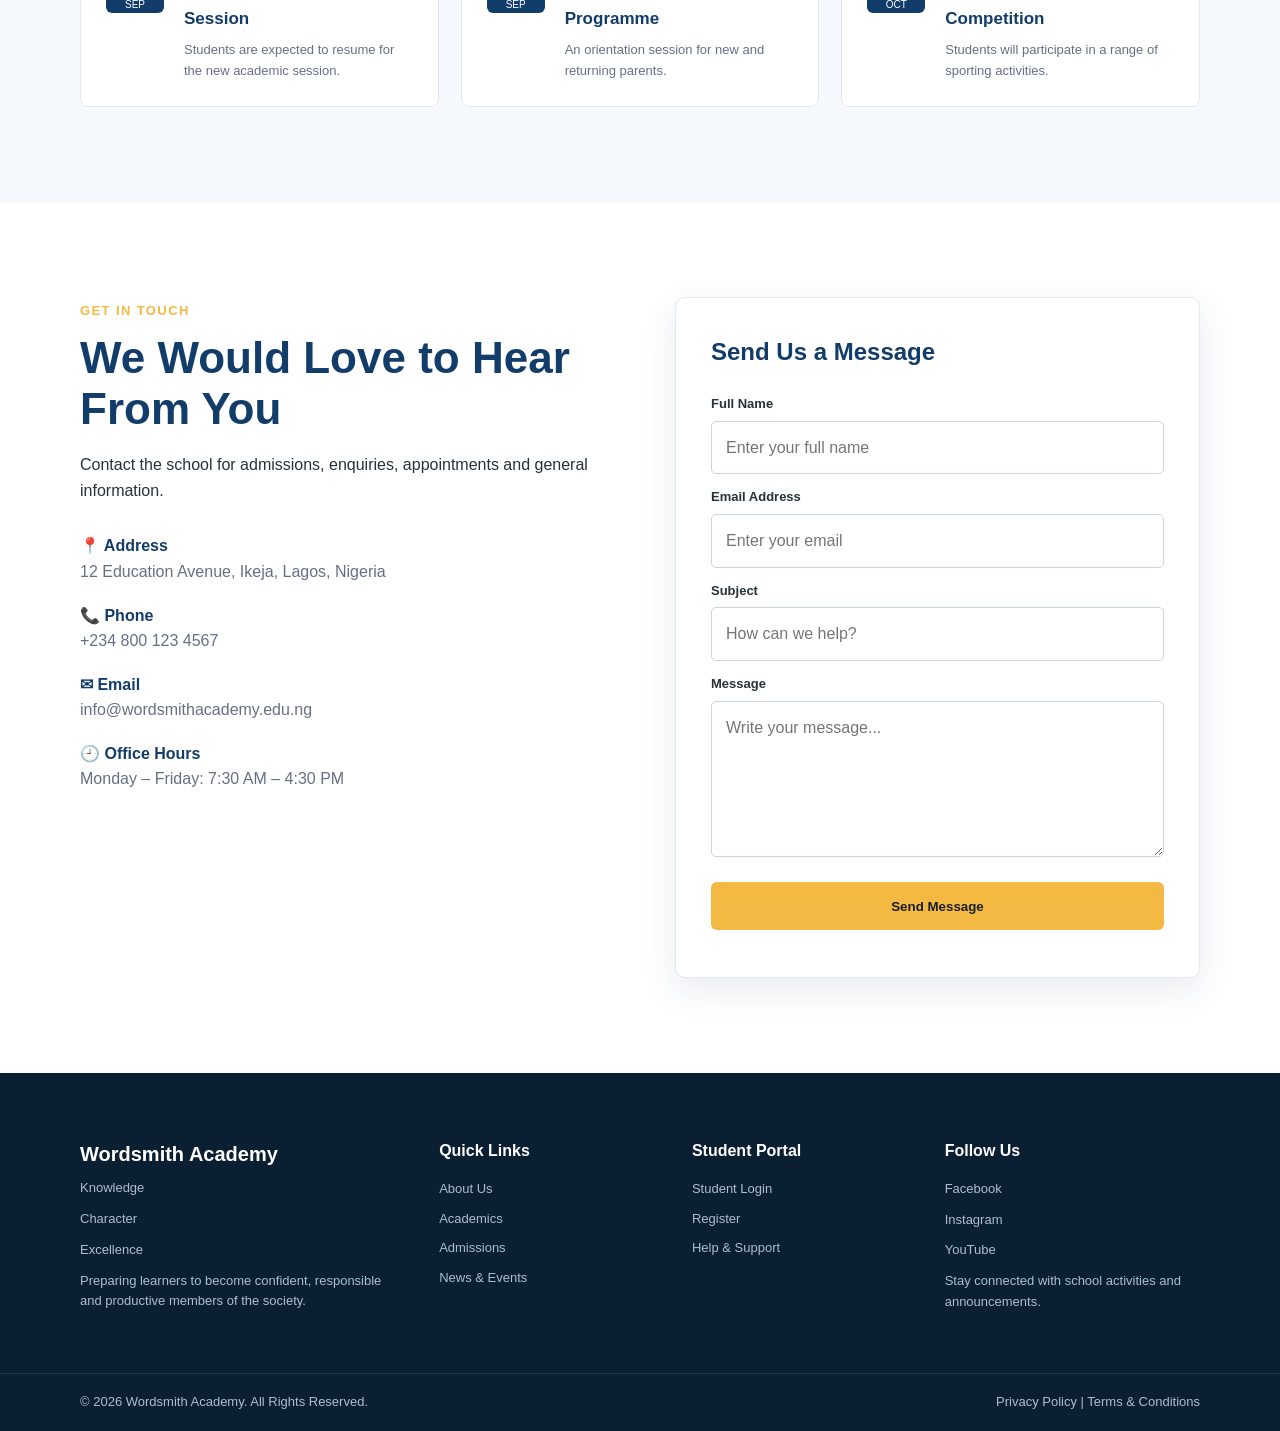
==== commit b55a6036: "all" ====
--- a/index.html
+++ b/index.html
@@ -28,7 +28,7 @@
                 <span class="logo-mark">WS</span>
                 <span>
                     <strong>WordSmith Academy</strong>
-                    <small>Knowledge • Character • Excellence</small>
+                    <small> • Knowledge • Character • Excellence</small>
                 </span>
             </a>
 
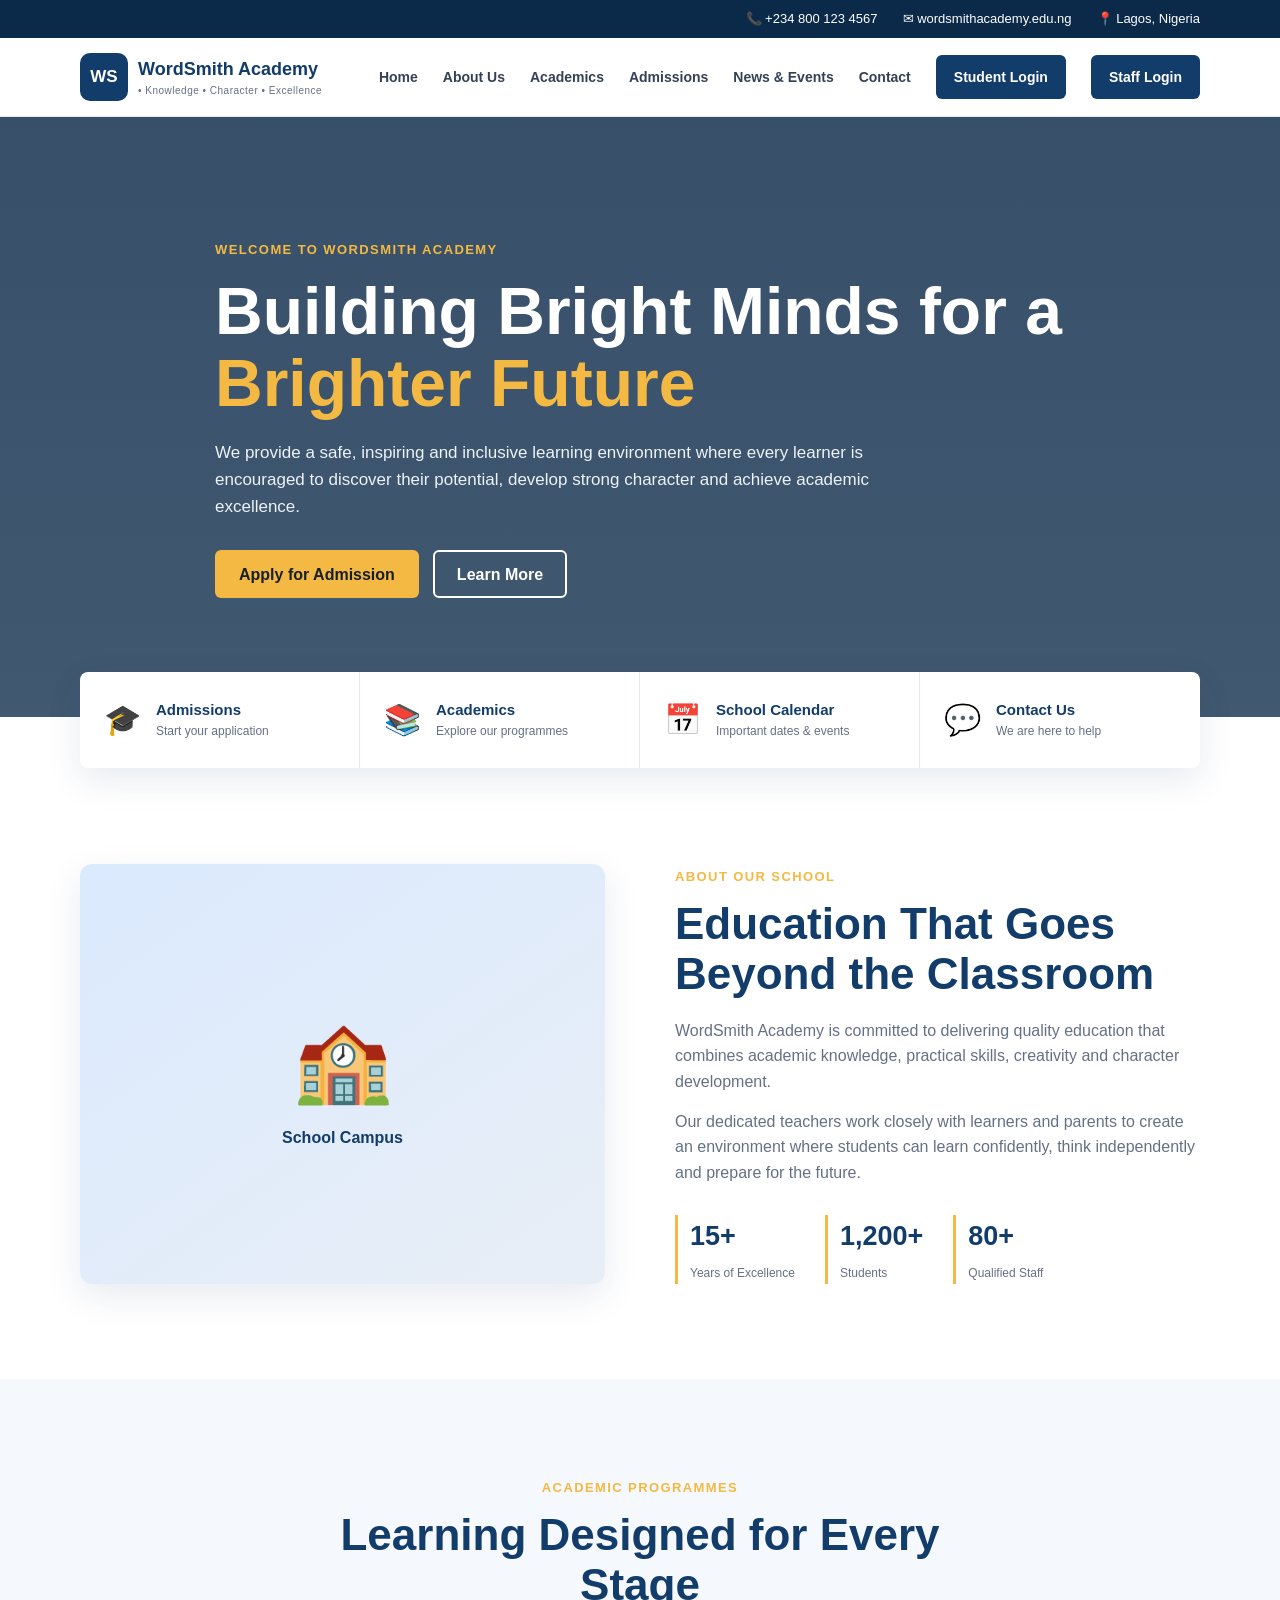
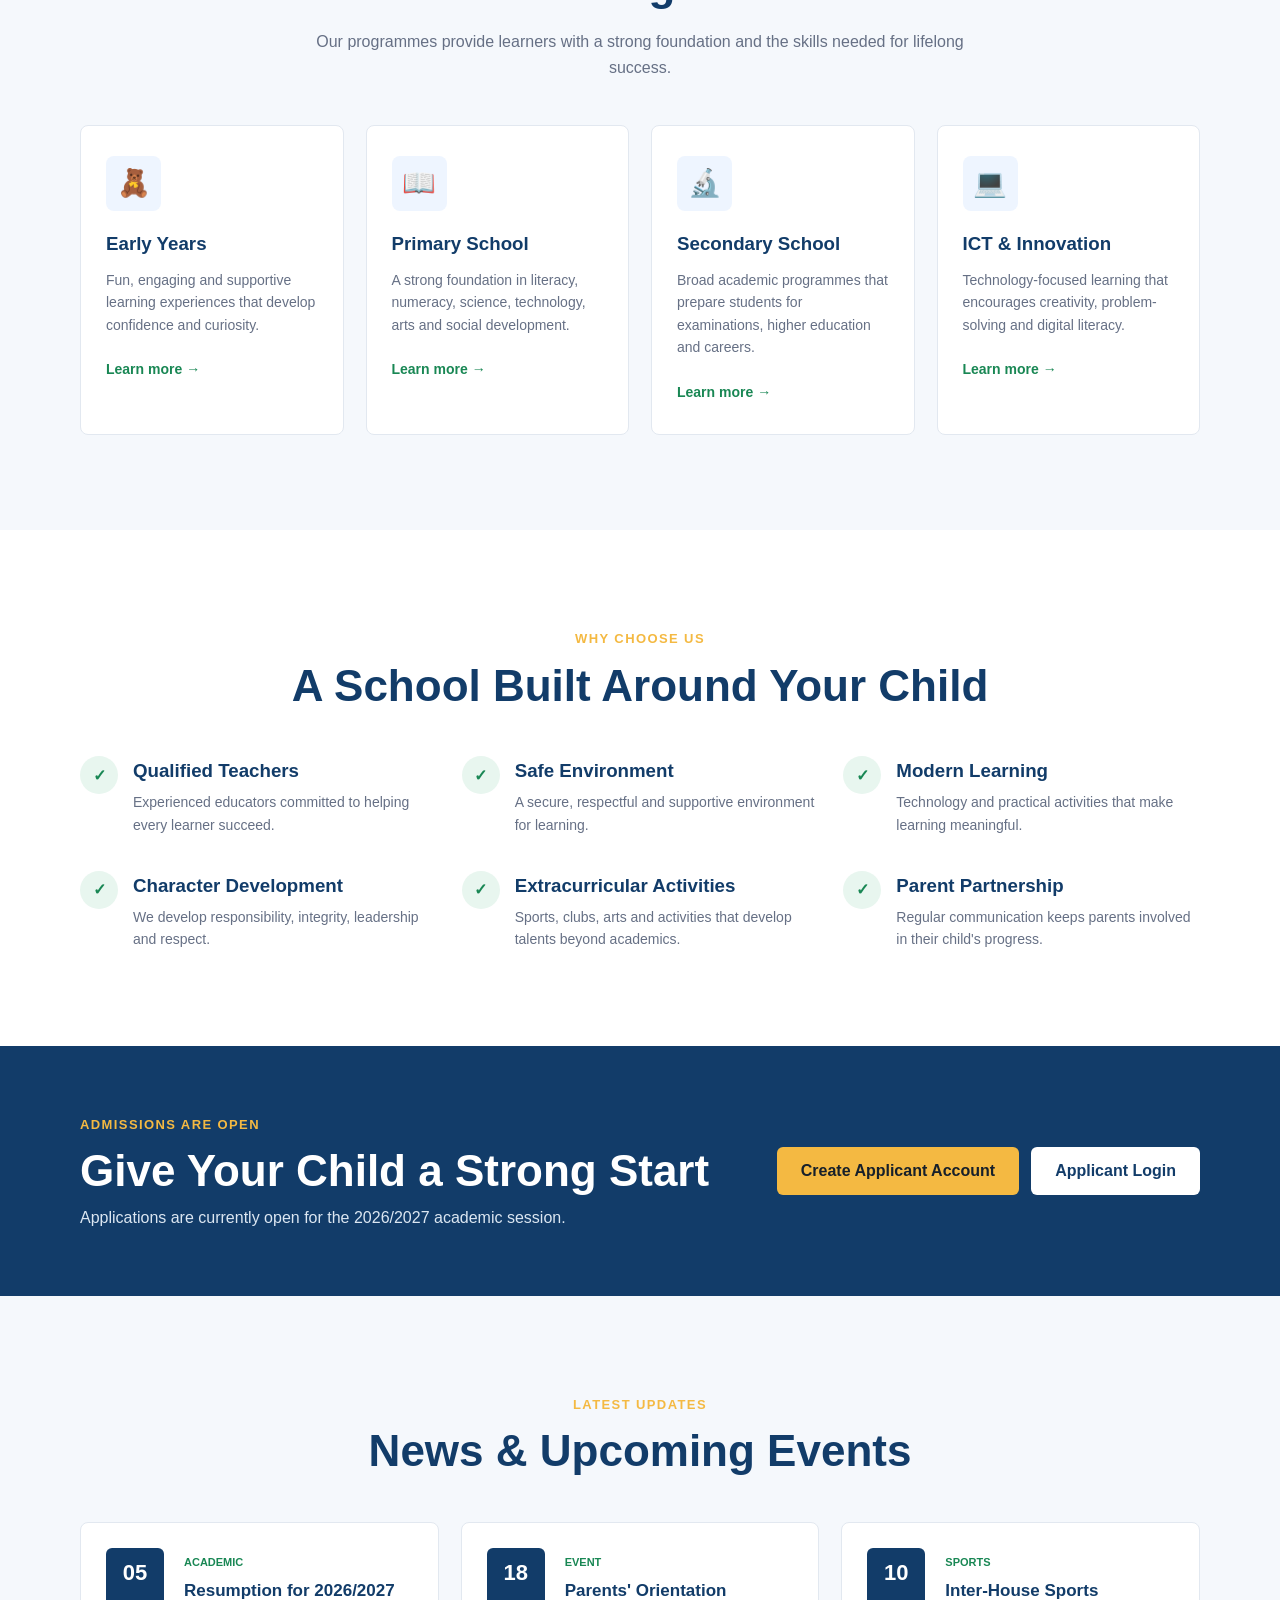
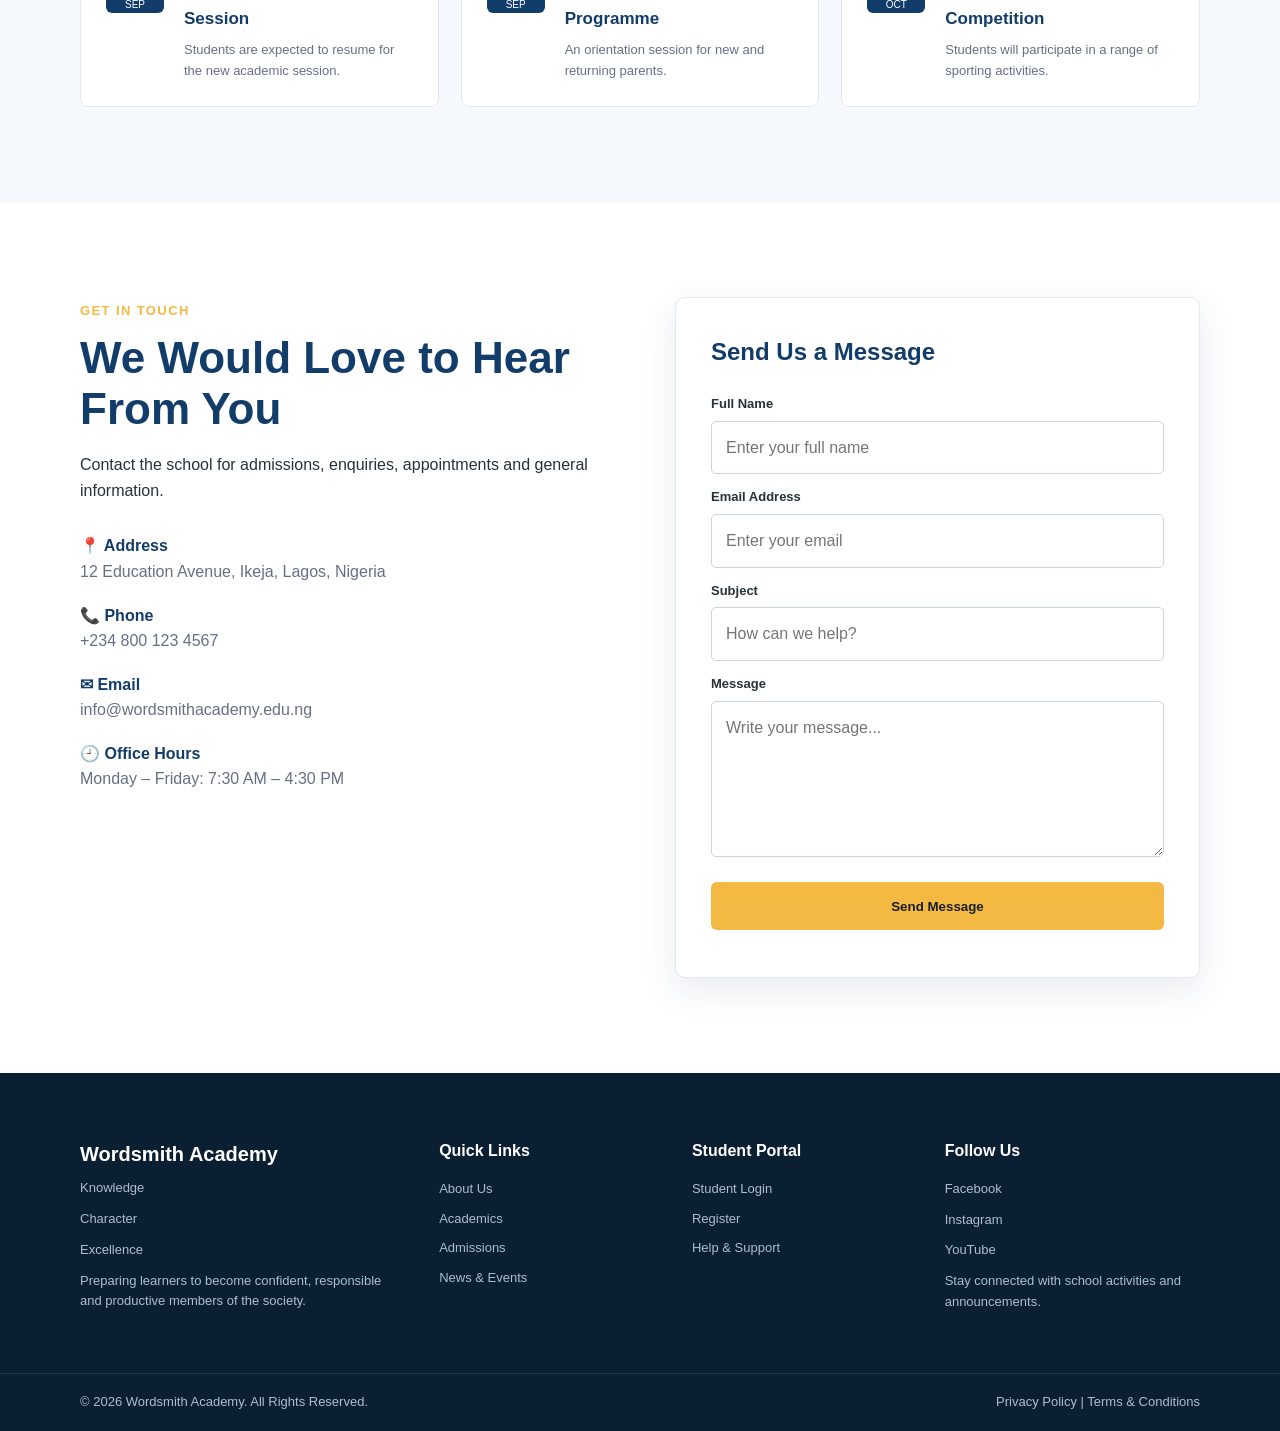
==== commit 09b496d0: "added staff page" ====
--- a/index.html
+++ b/index.html
@@ -42,6 +42,7 @@
                 <a href="#news">News & Events</a>
                 <a href="#contact">Contact</a>
                 <a href="login.html" class="nav-login">Student Login</a>
+                <a href="staff-login.html" class="nav-login">Staff Login</a>
             </nav>
         </div>
     </header>
@@ -316,7 +317,9 @@
         <div class="container footer-grid">
             <div>
                 <div class="footer-logo">Wordsmith Academy</div>
-                <p>Knowledge </p>  <p>Character</p> <p> Excellence</p>
+                <p>Knowledge </p>
+                <p>Character</p>
+                <p> Excellence</p>
                 <p>Preparing learners to become confident, responsible and productive members of the society.</p>
             </div>
             <div>
@@ -334,7 +337,9 @@
             </div>
             <div>
                 <h3>Follow Us</h3>
-                <p>Facebook</p>  <p>Instagram</p> <p>YouTube</p>
+                <p>Facebook</p>
+                <p>Instagram</p>
+                <p>YouTube</p>
                 <p>Stay connected with school activities and announcements.</p>
             </div>
         </div>
